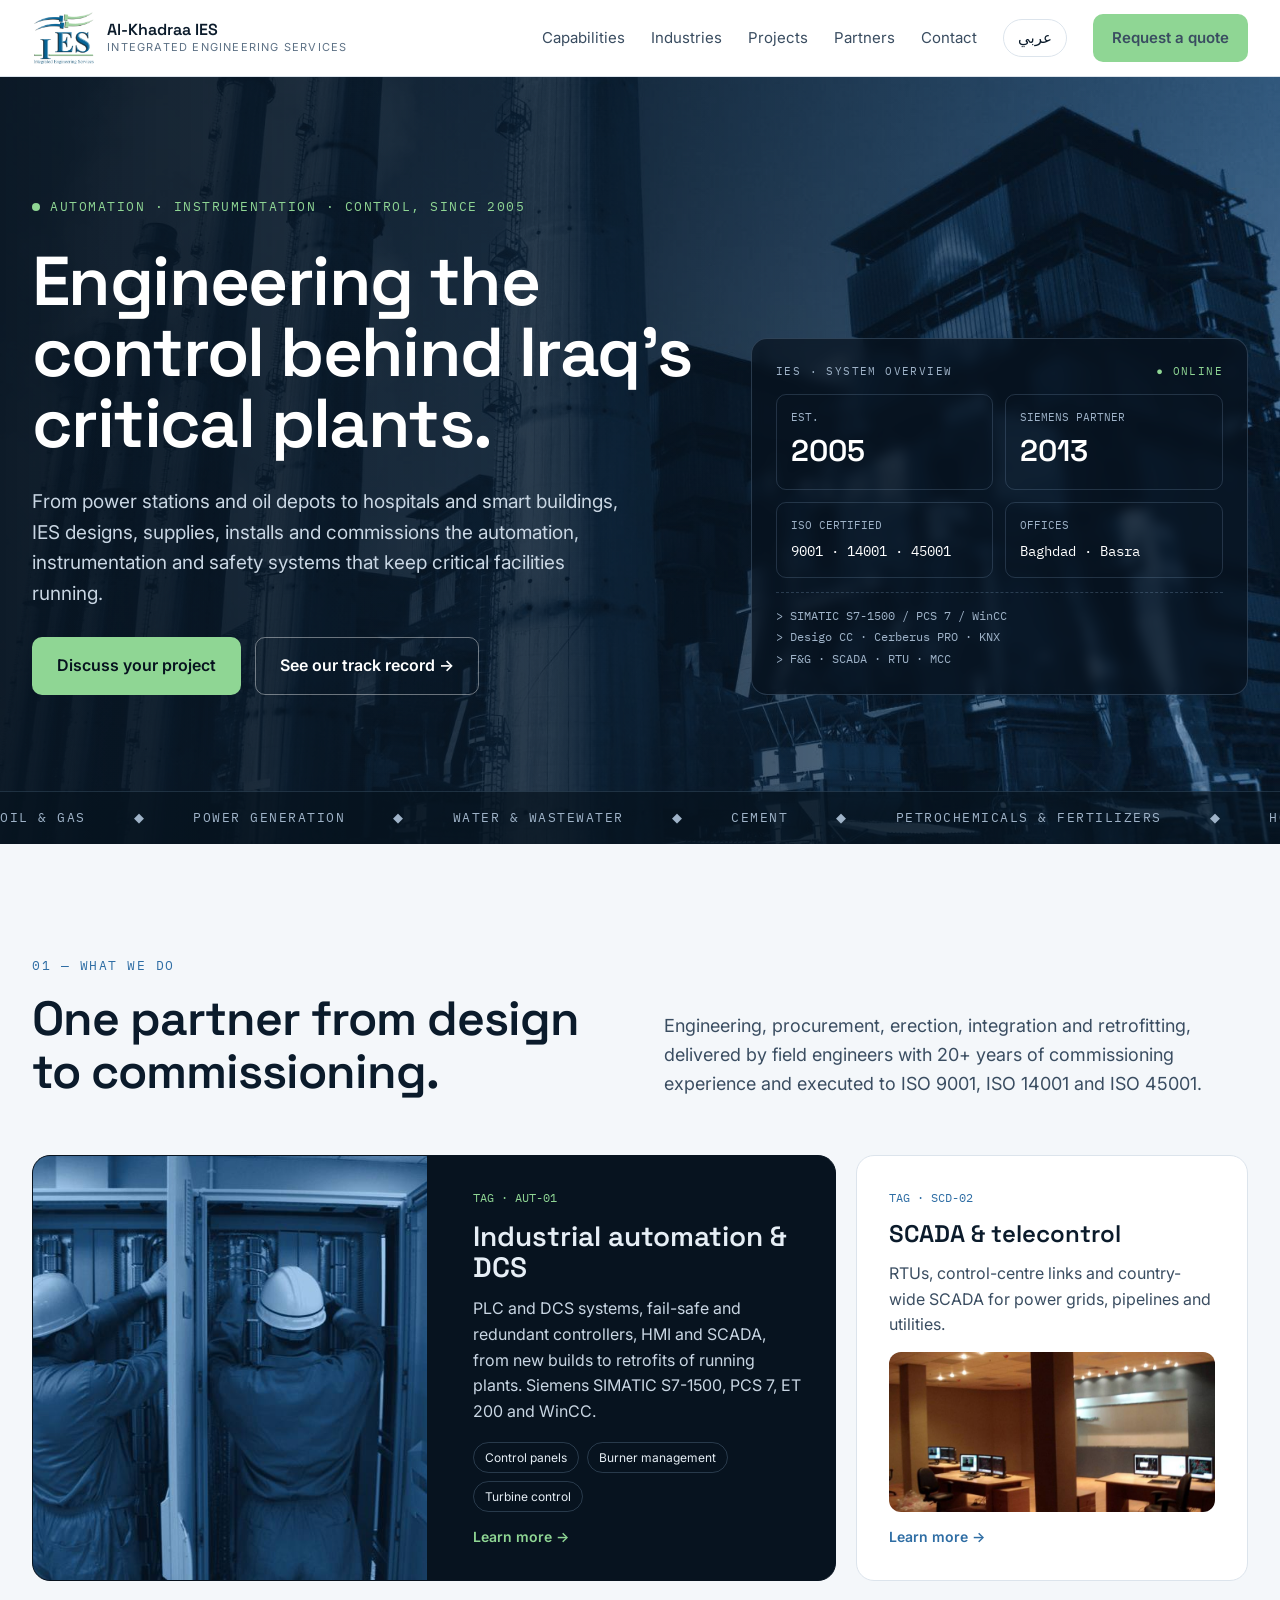
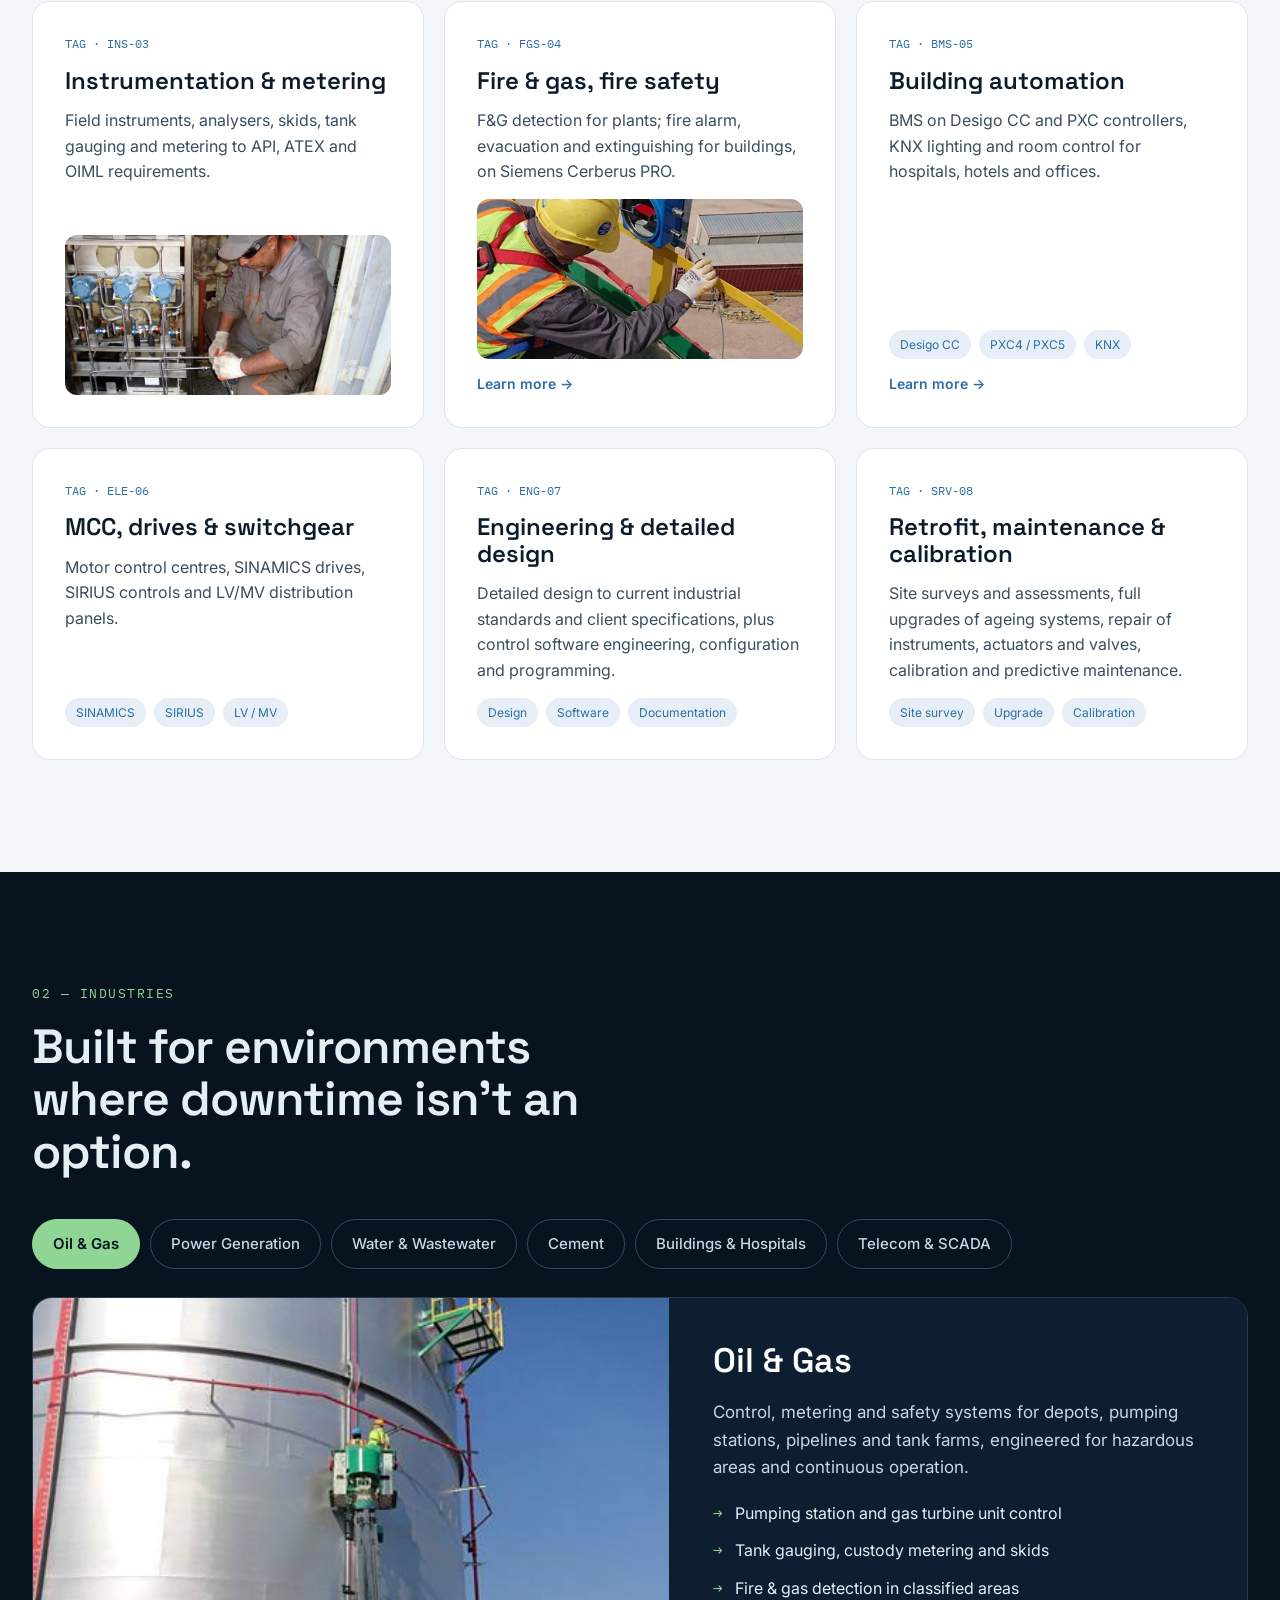
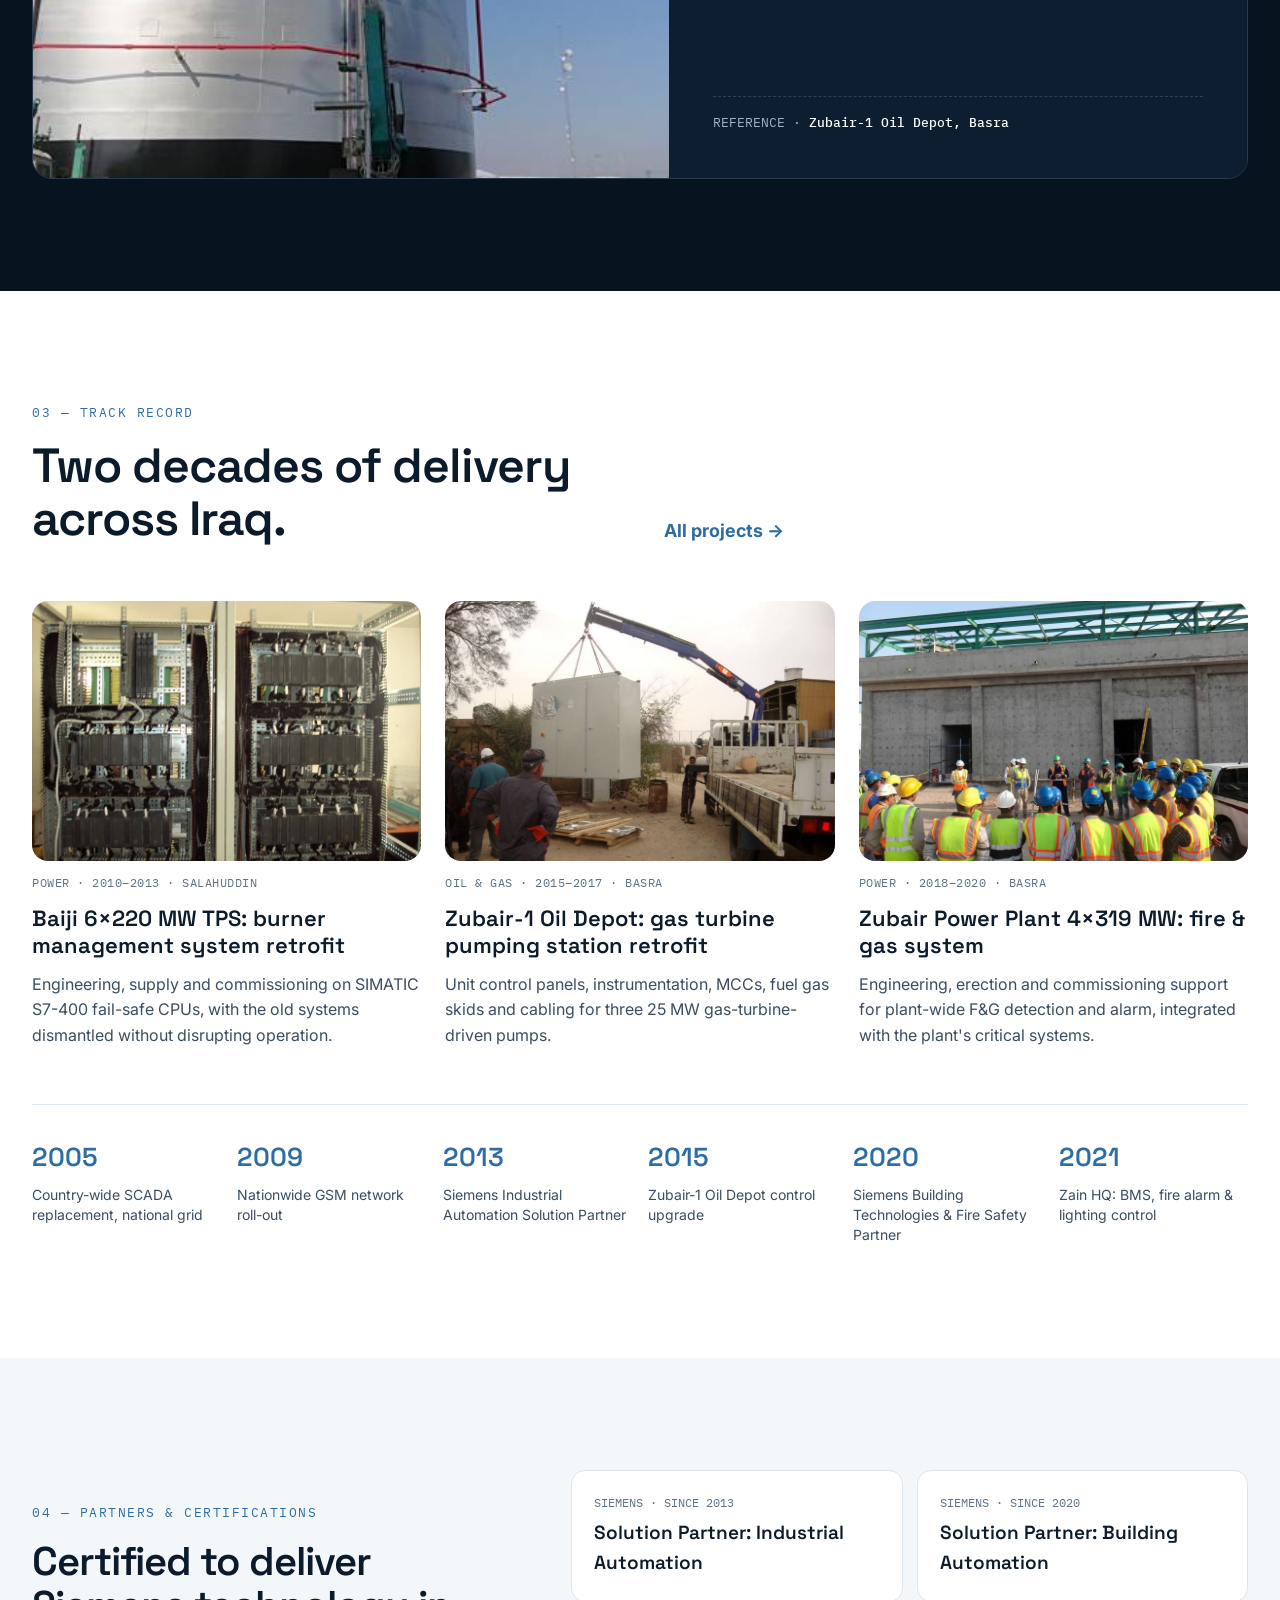
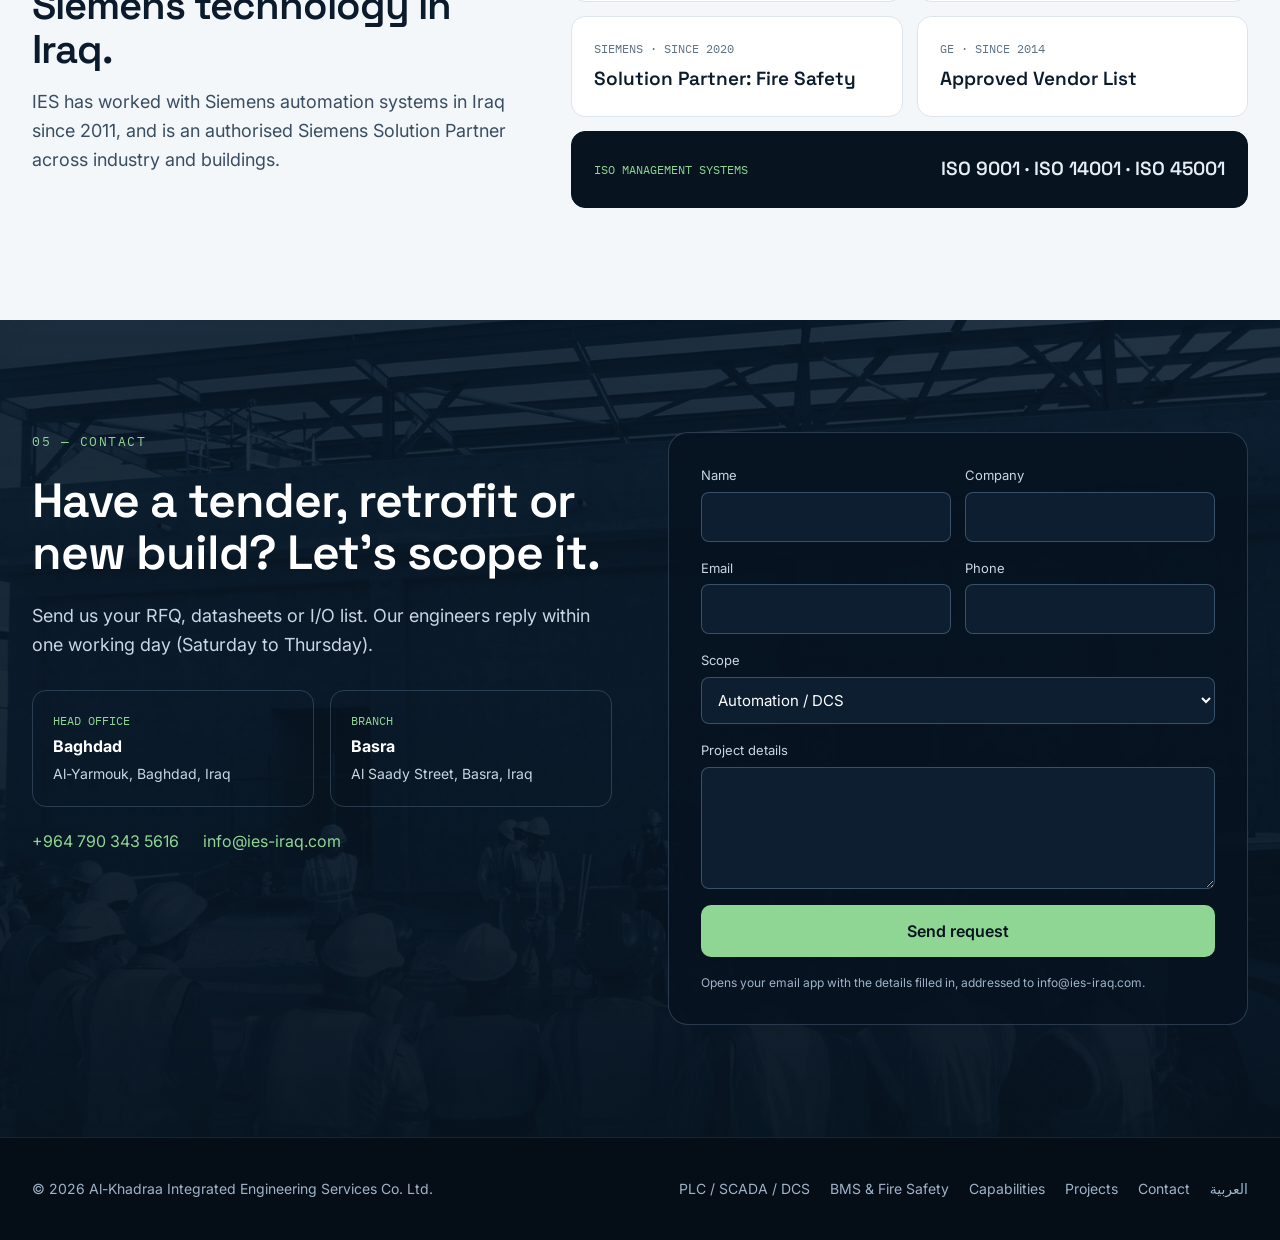
==== index.html @ 43e73bf7 "Release IES-26-001-WEB-R5 (26.11.2026, Test): service pages BMS & Fire Safety, PLC/SCADA/DCS (EN+AR)" ====
<!doctype html>
<html lang="en" dir="ltr">
<head>
<meta charset="utf-8">
<meta name="viewport" content="width=device-width, initial-scale=1">
<meta name="ies-site-id" content="IES-26-001-WEB-R5">
<meta name="ies-site-release" content="2026-11-26">
<meta name="robots" content="noindex, nofollow">
<meta name="ies-site-status" content="Test">
<link rel="canonical" href="https://al-khadraa.ai/">
<link rel="alternate" hreflang="en" href="https://al-khadraa.ai/">
<link rel="alternate" hreflang="ar" href="https://al-khadraa.ai/ar/">
<link rel="alternate" hreflang="x-default" href="https://al-khadraa.ai/">
<title>Al-Khadraa IES | Automation &amp; Control Engineering, Iraq</title>
<meta name="description" content="Al-Khadraa IES, Baghdad: Siemens automation, PLC/SCADA, DCS, instrumentation, fire &amp; gas and BMS for Iraq's power, oil &amp; gas, water and buildings since 2005.">
<link rel="icon" href="favicon.ico">
<link rel="icon" type="image/png" href="assets/img/favicon.png">
<link rel="preconnect" href="https://fonts.googleapis.com">
<link rel="preconnect" href="https://fonts.gstatic.com" crossorigin>
<link href="https://fonts.googleapis.com/css2?family=Space+Grotesk:wght@500;600;700&amp;family=Inter:wght@400;500;600&amp;family=IBM+Plex+Mono:wght@400;500&amp;display=swap" rel="stylesheet">
<link rel="stylesheet" href="assets/css/style.css">
<meta property="og:type" content="website">
<meta property="og:site_name" content="Al-Khadraa IES">
<meta property="og:title" content="Al-Khadraa IES | Automation &amp; Control Engineering, Iraq">
<meta property="og:description" content="Al-Khadraa IES, Baghdad: Siemens automation, PLC/SCADA, DCS, instrumentation, fire &amp; gas and BMS for Iraq's power, oil &amp; gas, water and buildings since 2005.">
<meta property="og:url" content="https://al-khadraa.ai/">
<meta property="og:image" content="https://al-khadraa.com/assets/img/og.jpg">
<meta property="og:locale" content="en_US">
<meta property="og:locale:alternate" content="ar_IQ">
<meta name="twitter:card" content="summary_large_image">
<script type="application/ld+json">{"@context": "https://schema.org", "@type": "ProfessionalService", "@id": "https://al-khadraa.com/#org", "name": "Al-Khadraa Integrated Engineering Services Co. Ltd.", "alternateName": ["Al-Khadraa IES", "IES", "الخضراء للخدمات الهندسية المتكاملة"], "url": "https://al-khadraa.com/", "logo": "https://al-khadraa.com/assets/img/logo-color.png", "image": "https://al-khadraa.com/assets/img/og.jpg", "foundingDate": "2005", "email": "info@ies-iraq.com", "telephone": "+964 790 343 5616", "areaServed": ["IQ", "Middle East"], "address": {"@type": "PostalAddress", "addressLocality": "Al-Yarmouk, Baghdad", "addressCountry": "IQ"}, "department": [{"@type": "ProfessionalService", "name": "Al-Khadraa IES Basra Branch", "address": {"@type": "PostalAddress", "streetAddress": "Al Saady Street", "addressLocality": "Basra", "addressCountry": "IQ"}}], "knowsAbout": ["Industrial automation", "PLC", "SCADA", "DCS", "Siemens SIMATIC", "Instrumentation", "Fire and gas systems", "Building management systems", "Fire alarm systems", "KNX"], "openingHours": "Sa-Th 08:00-16:00"}</script>
<script type="application/ld+json">{"@context": "https://schema.org", "@type": "WebPage", "url": "https://al-khadraa.ai/", "name": "Al-Khadraa IES | Automation & Control Engineering, Iraq", "inLanguage": "en", "description": "Al-Khadraa IES, Baghdad: Siemens-based automation, PLC/SCADA, DCS, instrumentation, fire & gas and BMS for power, oil & gas, water and buildings in Iraq since 2005.", "publisher": {"@id": "https://al-khadraa.com/#org"}}</script>
</head>
<body>
<a class="skip" href="#main">Skip to content</a>

<header class="hdr">
<div class="wrap">
<a class="brand" href="index.html" aria-label="Al-Khadraa IES home">
<img src="assets/img/logo-color.png" alt="IES logo" width="63" height="52">
<span><b>Al-Khadraa IES</b><small>Integrated Engineering Services</small></span>
</a>
<button class="menu-btn" type="button" aria-label="Menu" aria-expanded="false" aria-controls="nav"><svg width="20" height="20" viewBox="0 0 24 24" fill="none" stroke="currentColor" stroke-width="2" stroke-linecap="round" aria-hidden="true"><path d="M4 7h16M4 12h16M4 17h16"/></svg></button>
<nav class="nav" id="nav" aria-label="Main">
<a href="#capabilities">Capabilities</a>
<a href="#industries">Industries</a>
<a href="projects.html">Projects</a>
<a href="#partners">Partners</a>
<a href="#contact">Contact</a>
<a class="lang" href="ar/" lang="ar" hreflang="ar">عربي</a>
<a class="btn btn-g" href="#contact">Request a quote</a>
</nav>
</div>
</header>

<main id="main">
<section class="hero dark" aria-labelledby="h1">
<div class="wrap">
<div class="copy">
<div class="live"><span class="dot"></span>Automation · Instrumentation · Control, since 2005</div>
<h1 id="h1">Engineering the control behind Iraq's critical plants.</h1>
<p>From power stations and oil depots to hospitals and smart buildings, IES designs, supplies, installs and commissions the automation, instrumentation and safety systems that keep critical facilities running.</p>
<div class="ctas"><a class="btn btn-g" href="#contact">Discuss your project</a><a class="btn btn-o" href="projects.html">See our track record →</a></div>
</div>
<div class="hud" aria-label="Company overview">
<div class="hud-top"><span>IES · System overview</span><span>● Online</span></div>
<div class="hud-grid">
<div class="hud-cell"><small>EST.</small><strong>2005</strong></div>
<div class="hud-cell"><small>SIEMENS PARTNER</small><strong>2013</strong></div>
<div class="hud-cell"><small>ISO CERTIFIED</small><span>9001 · 14001 · 45001</span></div>
<div class="hud-cell"><small>OFFICES</small><span>Baghdad · Basra</span></div>
</div>
<div class="hud-log">&gt; SIMATIC S7-1500 / PCS 7 / WinCC<br>&gt; Desigo CC · Cerberus PRO · KNX<br>&gt; F&amp;G · SCADA · RTU · MCC</div>
</div>
</div>
<div class="marquee" aria-hidden="true"><div class="marquee-track">
<span>Oil &amp; Gas</span><span>◆</span><span>Power Generation</span><span>◆</span><span>Water &amp; Wastewater</span><span>◆</span><span>Cement</span><span>◆</span><span>Petrochemicals &amp; Fertilizers</span><span>◆</span><span>Hospitals</span><span>◆</span><span>Commercial Buildings</span><span>◆</span><span>Pharmaceuticals</span><span>◆</span>
<span>Oil &amp; Gas</span><span>◆</span><span>Power Generation</span><span>◆</span><span>Water &amp; Wastewater</span><span>◆</span><span>Cement</span><span>◆</span><span>Petrochemicals &amp; Fertilizers</span><span>◆</span><span>Hospitals</span><span>◆</span><span>Commercial Buildings</span><span>◆</span><span>Pharmaceuticals</span><span>◆</span>
</div></div>
</section>

<section id="capabilities" class="sec" aria-labelledby="cap-h">
<div class="wrap">
<div class="sec-head rv">
<div class="t"><div class="eyebrow">01 — What we do</div><h2 id="cap-h">One partner from design to commissioning.</h2></div>
<p class="lead">Engineering, procurement, erection, integration and retrofitting, delivered by field engineers with 20+ years of commissioning experience and executed to ISO 9001, ISO 14001 and ISO 45001.</p>
</div>
<div class="bento">
<article class="card feature rv">
<img src="assets/img/panel-duo-sm.jpg" alt="IES engineers wiring PLC control cabinets" loading="lazy" width="800" height="600">
<div class="in">
<div class="tag">TAG · AUT-01</div>
<h3>Industrial automation &amp; DCS</h3>
<p>PLC and DCS systems, fail-safe and redundant controllers, HMI and SCADA, from new builds to retrofits of running plants. Siemens SIMATIC S7-1500, PCS 7, ET 200 and WinCC.</p>
<div class="chips"><span>Control panels</span><span>Burner management</span><span>Turbine control</span></div>
<a class="more" href="plc-scada-automation.html">Learn more →</a></div>
</article>
<article class="card rv"><div class="tag">TAG · SCD-02</div><h3>SCADA &amp; telecontrol</h3><p>RTUs, control-centre links and country-wide SCADA for power grids, pipelines and utilities.</p><img src="assets/img/control-sm.jpg" alt="SCADA control room workstations" loading="lazy" width="800" height="600"><a class="more" href="plc-scada-automation.html">Learn more →</a></article>
<article class="card rv"><div class="tag">TAG · INS-03</div><h3>Instrumentation &amp; metering</h3><p>Field instruments, analysers, skids, tank gauging and metering to API, ATEX and OIML requirements.</p><img src="assets/img/instr-sm.jpg" alt="Technician working on pressure transmitters" loading="lazy" width="800" height="534"></article>
<article class="card rv"><div class="tag">TAG · FGS-04</div><h3>Fire &amp; gas, fire safety</h3><p>F&amp;G detection for plants; fire alarm, evacuation and extinguishing for buildings, on Siemens Cerberus PRO.</p><img src="assets/img/detector-sm.jpg" alt="Gas detector installation on a fuel tank" loading="lazy" width="450" height="800"><a class="more" href="bms-fire-safety.html">Learn more →</a></article>
<article class="card rv"><div class="tag">TAG · BMS-05</div><h3>Building automation</h3><p>BMS on Desigo CC and PXC controllers, KNX lighting and room control for hospitals, hotels and offices.</p><div class="chips"><span>Desigo CC</span><span>PXC4 / PXC5</span><span>KNX</span></div><a class="more" href="bms-fire-safety.html">Learn more →</a></article>
<article class="card rv"><div class="tag">TAG · ELE-06</div><h3>MCC, drives &amp; switchgear</h3><p>Motor control centres, SINAMICS drives, SIRIUS controls and LV/MV distribution panels.</p><div class="chips"><span>SINAMICS</span><span>SIRIUS</span><span>LV / MV</span></div></article>
<article class="card rv"><div class="tag">TAG · ENG-07</div><h3>Engineering &amp; detailed design</h3><p>Detailed design to current industrial standards and client specifications, plus control software engineering, configuration and programming.</p><div class="chips"><span>Design</span><span>Software</span><span>Documentation</span></div></article>
<article class="card rv"><div class="tag">TAG · SRV-08</div><h3>Retrofit, maintenance &amp; calibration</h3><p>Site surveys and assessments, full upgrades of ageing systems, repair of instruments, actuators and valves, calibration and predictive maintenance.</p><div class="chips"><span>Site survey</span><span>Upgrade</span><span>Calibration</span></div></article>
</div>
</div>
</section>

<section id="industries" class="sec dark" aria-labelledby="ind-h">
<div class="wrap">
<div class="sec-head rv" style="margin-bottom:40px">
<div class="t"><div class="eyebrow">02 — Industries</div><h2 id="ind-h">Built for environments where downtime isn't an option.</h2></div>
</div>
<div class="tabs" role="tablist" aria-label="Industries">
<button class="tab" role="tab" id="t-og" aria-controls="p-og" aria-selected="true" tabindex="0">Oil &amp; Gas</button>
<button class="tab" role="tab" id="t-pw" aria-controls="p-pw" aria-selected="false" tabindex="-1">Power Generation</button>
<button class="tab" role="tab" id="t-wt" aria-controls="p-wt" aria-selected="false" tabindex="-1">Water &amp; Wastewater</button>
<button class="tab" role="tab" id="t-cm" aria-controls="p-cm" aria-selected="false" tabindex="-1">Cement</button>
<button class="tab" role="tab" id="t-bd" aria-controls="p-bd" aria-selected="false" tabindex="-1">Buildings &amp; Hospitals</button>
<button class="tab" role="tab" id="t-sc" aria-controls="p-sc" aria-selected="false" tabindex="-1">Telecom &amp; SCADA</button>
</div>
<div class="panel" role="tabpanel" id="p-og" aria-labelledby="t-og"><img src="assets/img/tank-sm.jpg" alt="Gas detector on a storage tank" loading="lazy"><div class="in"><h3>Oil &amp; Gas</h3><p>Control, metering and safety systems for depots, pumping stations, pipelines and tank farms, engineered for hazardous areas and continuous operation.</p><ul><li>Pumping station and gas turbine unit control</li><li>Tank gauging, custody metering and skids</li><li>Fire &amp; gas detection in classified areas</li></ul><div class="ref">REFERENCE · <b>Zubair-1 Oil Depot, Basra</b></div></div></div>
<div class="panel" role="tabpanel" id="p-pw" aria-labelledby="t-pw" hidden><img src="assets/img/najaf-sm.jpg" alt="Gas turbine power station under construction" loading="lazy"><div class="in"><h3>Power Generation</h3><p>Retrofits and new-build control for thermal and gas turbine power stations, from burner management to DCS cabling, testing and commissioning.</p><ul><li>Burner management and turbine supervision</li><li>DCS installation, loop testing and commissioning</li><li>Data loggers and plant-wide monitoring</li></ul><div class="ref">REFERENCE · <b>Baiji TPS · Najaf GTPS · Sulaymaniyah GTPP</b></div></div></div>
<div class="panel" role="tabpanel" id="p-wt" aria-labelledby="t-wt" hidden><img src="assets/img/instr-sm.jpg" alt="Cable trays and field installation works" loading="lazy"><div class="in"><h3>Water &amp; Wastewater</h3><p>PLC and SCADA for treatment plants and pumping networks, with stable flow and pressure control, water quality monitoring and energy-efficient pumping.</p><ul><li>Treatment plant PLC re-programming and commissioning</li><li>Flow, level and analyser instrumentation</li><li>Remote monitoring of lifting stations</li></ul><div class="ref">REFERENCE · <b>South Baghdad PS water treatment unit</b></div></div></div>
<div class="panel" role="tabpanel" id="p-cm" aria-labelledby="t-cm" hidden><img src="assets/img/cement-plant-sm.jpg" alt="PLC cabinet internals" loading="lazy"><div class="in"><h3>Cement</h3><p>Kiln, cooler and crusher control, drives and weighing feeders for cement plants, with tighter control of material flow, temperature and mixing ratios.</p><ul><li>Weighing feeder control upgrades</li><li>Kiln and cooler DC drive systems</li><li>Crusher and stacker/reclaimer control</li></ul><div class="ref">REFERENCE · <b>Kubaysa · Kirkuk · Fallujah cement plants</b></div></div></div>
<div class="panel" role="tabpanel" id="p-bd" aria-labelledby="t-bd" hidden><div class="in"><h3>Buildings &amp; Hospitals</h3><p>Integrated BMS, fire alarm, evacuation and lighting control for hospitals, headquarters, hotels and malls, all on one platform.</p><ul><li>Desigo CC BMS with PXC controllers</li><li>Cerberus PRO fire alarm and evacuation</li><li>KNX lighting and room control</li></ul><div class="ref">REFERENCE · <b>Zain HQ · Al-Nahrawan Hospital, Baghdad</b></div></div></div>
<div class="panel" role="tabpanel" id="p-sc" aria-labelledby="t-sc" hidden><img src="assets/img/control-sm.jpg" alt="SCADA control centre" loading="lazy"><div class="in"><h3>Telecom &amp; SCADA</h3><p>Country-scale SCADA, control-centre links and telecom infrastructure, delivered from site survey through commissioning.</p><ul><li>ICCP / TASE.2 control-centre links</li><li>RTU additions and SCADA integration</li><li>Microwave and GSM network roll-out</li></ul><div class="ref">REFERENCE · <b>National Grid SCADA · Mosul Dam–NDC link</b></div></div></div>
</div>
</section>

<section class="sec" style="background:#fff" aria-labelledby="tr-h">
<div class="wrap">
<div class="sec-head rv">
<div class="t"><div class="eyebrow">03 — Track record</div><h2 id="tr-h">Two decades of delivery across Iraq.</h2></div>
<p class="lead"><a href="projects.html"><b>All projects →</b></a></p>
</div>
<div class="pgrid">
<a class="pcard rv" href="projects.html"><div class="ph"><img src="assets/img/cabinet-sm.jpg" alt="New fail-safe PLC cabinets at Baiji thermal power station" loading="lazy"></div><div class="meta">POWER · 2010–2013 · SALAHUDDIN</div><h3>Baiji 6×220 MW TPS: burner management system retrofit</h3><p>Engineering, supply and commissioning on SIMATIC S7-400 fail-safe CPUs, with the old systems dismantled without disrupting operation.</p></a>
<a class="pcard rv" href="projects.html"><div class="ph"><img src="assets/img/crane-sm.jpg" alt="Unit control panel being lifted into place at Zubair-1 oil depot" loading="lazy"></div><div class="meta">OIL &amp; GAS · 2015–2017 · BASRA</div><h3>Zubair-1 Oil Depot: gas turbine pumping station retrofit</h3><p>Unit control panels, instrumentation, MCCs, fuel gas skids and cabling for three 25 MW gas-turbine-driven pumps.</p></a>
<a class="pcard rv" href="projects.html"><div class="ph"><img src="assets/img/zppg-sm.jpg" alt="Site safety briefing at Zubair power plant" loading="lazy"></div><div class="meta">POWER · 2018–2020 · BASRA</div><h3>Zubair Power Plant 4×319 MW: fire &amp; gas system</h3><p>Engineering, erection and commissioning support for plant-wide F&amp;G detection and alarm, integrated with the plant's critical systems.</p></a>
</div>
<div class="timeline rv">
<div><b>2005</b><span>Country-wide SCADA replacement, national grid</span></div>
<div><b>2009</b><span>Nationwide GSM network roll-out</span></div>
<div><b>2013</b><span>Siemens Industrial Automation Solution Partner</span></div>
<div><b>2015</b><span>Zubair-1 Oil Depot control upgrade</span></div>
<div><b>2020</b><span>Siemens Building Technologies &amp; Fire Safety Partner</span></div>
<div><b>2021</b><span>Zain HQ: BMS, fire alarm &amp; lighting control</span></div>
</div>
</div>
</section>

<section id="partners" class="sec" aria-labelledby="pa-h">
<div class="wrap partners">
<div class="rv" style="display:flex;flex-direction:column;gap:16px">
<div class="eyebrow">04 — Partners &amp; certifications</div>
<h2 id="pa-h" style="font-size:clamp(30px,3.4vw,40px)">Certified to deliver Siemens technology in Iraq.</h2>
<p class="lead">IES has worked with Siemens automation systems in Iraq since 2011, and is an authorised Siemens Solution Partner across industry and buildings.</p>
</div>
<div class="badges rv">
<div class="badge"><small>SIEMENS · SINCE 2013</small><strong>Solution Partner: Industrial Automation</strong></div>
<div class="badge"><small>SIEMENS · SINCE 2020</small><strong>Solution Partner: Building Automation</strong></div>
<div class="badge"><small>SIEMENS · SINCE 2020</small><strong>Solution Partner: Fire Safety</strong></div>
<div class="badge"><small>GE · SINCE 2014</small><strong>Approved Vendor List</strong></div>
<div class="badge wide"><small>ISO MANAGEMENT SYSTEMS</small><strong>ISO 9001 · ISO 14001 · ISO 45001</strong></div>
</div>
</div>
</section>

<section id="contact" class="sec contact" aria-labelledby="co-h">
<div class="wrap grid">
<div class="info rv">
<div class="eyebrow" style="color:var(--green)">05 — Contact</div>
<h2 id="co-h" style="color:#fff">Have a tender, retrofit or new build? Let's scope it.</h2>
<p class="lead" style="color:var(--txt-d)">Send us your RFQ, datasheets or I/O list. Our engineers reply within one working day (Saturday to Thursday).</p>
<div class="offices">
<div class="office"><small>HEAD OFFICE</small><b>Baghdad</b><span>Al-Yarmouk, Baghdad, Iraq</span></div>
<div class="office"><small>BRANCH</small><b>Basra</b><span>Al Saady Street, Basra, Iraq</span></div>
</div>
<div class="direct"><a href="tel:+9647903435616">+964 790 343 5616</a><a href="mailto:info@ies-iraq.com">info@ies-iraq.com</a></div>
</div>
<form class="form rv" id="rfq" data-subject="RFQ via website" aria-label="Request a quote">
<div class="row">
<label>Name<input name="name" type="text" autocomplete="name" required></label>
<label>Company<input name="company" type="text" autocomplete="organization"></label>
</div>
<div class="row">
<label>Email<input name="email" type="email" autocomplete="email" required></label>
<label>Phone<input name="phone" type="tel" autocomplete="tel"></label>
</div>
<label>Scope<select name="scope"><option>Automation / DCS</option><option>SCADA &amp; telecontrol</option><option>Instrumentation &amp; metering</option><option>Fire &amp; gas / fire safety</option><option>Building automation (BMS / KNX)</option><option>MCC, drives &amp; switchgear</option><option>Other</option></select></label>
<label>Project details<textarea name="details" rows="4"></textarea></label>
<button class="btn btn-g" type="submit">Send request</button>
<p class="note">Opens your email app with the details filled in, addressed to info@ies-iraq.com.</p>
</form>
</div>
</section>
</main>

<footer class="ftr">
<div class="wrap">
<span>© <span class="yr">2026</span> Al-Khadraa Integrated Engineering Services Co. Ltd.</span>
<nav aria-label="Footer"><a href="plc-scada-automation.html">PLC / SCADA / DCS</a><a href="bms-fire-safety.html">BMS &amp; Fire Safety</a><a href="#capabilities">Capabilities</a><a href="projects.html">Projects</a><a href="#contact">Contact</a><a href="ar/" lang="ar">العربية</a></nav>
</div>
</footer>
<script src="assets/js/main.js"></script>
</body>
</html>
---- assets/css/style.css ----
/* Al-Khadraa IES — site styles */
:root{
  --ink:#07131F; --ink-2:#0C1E30; --ink-3:#050E17;
  --line-d:rgba(158,196,232,.22); --mut-d:#9FB3C8; --txt-d:#C9D6E3;
  --paper:#F4F7FA; --white:#FFFFFF; --text:#0B1B2B; --mut:#3A4D61; --mut-2:#5E7286; --line:#DCE4EC;
  --blue:#2E6DA4; --blue-2:#4F81BD; --green:#8FD694; --green-2:#B9EBBB;
  --r:16px; --max:1280px;
  --f-head:'Space Grotesk',system-ui,sans-serif; --f-body:'Inter',system-ui,sans-serif; --f-mono:'IBM Plex Mono',ui-monospace,monospace;
}
html[lang="ar"]{--f-head:'IBM Plex Sans Arabic',system-ui,sans-serif;--f-body:'IBM Plex Sans Arabic',system-ui,sans-serif}
*{box-sizing:border-box}
html{scroll-behavior:smooth;scroll-padding-top:84px}
body{margin:0;font-family:var(--f-body);color:var(--text);background:var(--paper);line-height:1.6;-webkit-font-smoothing:antialiased}
img{max-width:100%;display:block}
a{color:var(--blue);text-decoration:none}a:hover{color:#1D4F7C}
:focus-visible{outline:3px solid var(--green);outline-offset:2px;border-radius:4px}
.wrap{max-width:var(--max);margin:0 auto;padding:0 32px}
.skip{position:absolute;top:8px;left:8px;transform:translateY(-200%);background:var(--white);padding:8px 14px;border-radius:8px;z-index:100}.skip:focus{transform:none}
.mono{font-family:var(--f-mono)}
html[lang="ar"] .mono{font-family:var(--f-body)}
.eyebrow{font-family:var(--f-mono);font-size:13px;letter-spacing:1.5px;text-transform:uppercase;color:var(--blue)}
html[lang="ar"] .eyebrow{letter-spacing:0;font-weight:600;font-size:14px}
.dark .eyebrow{color:var(--green)}
h1,h2,h3{font-family:var(--f-head);font-weight:600;margin:0;line-height:1.1}
html[lang="ar"] h1,html[lang="ar"] h2,html[lang="ar"] h3{line-height:1.35;font-weight:700}
h2{font-size:clamp(32px,4vw,48px);letter-spacing:-1px}
html[lang="ar"] h2{letter-spacing:0}
.lead{font-size:18px;color:var(--mut);margin:0}
.dark{background:var(--ink);color:#E6EEF5}.dark .lead{color:var(--txt-d)}
section{position:relative}
.sec{padding:112px 0}
.sec-head{display:grid;grid-template-columns:minmax(0,1fr) minmax(0,1fr);gap:48px;align-items:end;margin-bottom:56px}
.sec-head .t{display:flex;flex-direction:column;gap:16px}

/* buttons */
.btn{display:inline-flex;align-items:center;justify-content:center;gap:8px;font-weight:600;font-size:16px;padding:15px 24px;border-radius:10px;border:1px solid transparent;cursor:pointer;font-family:inherit;min-height:48px;transition:background .2s,color .2s,border-color .2s}
.btn-g{background:var(--green);color:var(--ink)}.btn-g:hover{background:var(--green-2);color:var(--ink)}
.btn-o{color:#fff;border-color:rgba(255,255,255,.4)}.btn-o:hover{border-color:#fff;color:#fff}
.btn-d{background:var(--ink);color:#fff}.btn-d:hover{background:#13304C;color:#fff}

/* header */
.hdr{position:sticky;top:0;z-index:50;background:rgba(255,255,255,.94);backdrop-filter:blur(10px);border-bottom:1px solid var(--line)}
.hdr .wrap{display:flex;align-items:center;justify-content:space-between;gap:24px;min-height:76px}
.brand{display:flex;align-items:center;gap:12px;color:var(--text)}
.brand img{height:52px;width:auto}
.brand b{display:block;font-family:var(--f-head);font-size:16px;font-weight:600;line-height:1.2}
.brand small{display:block;font-size:11px;letter-spacing:1.2px;text-transform:uppercase;color:var(--mut-2)}
html[lang="ar"] .brand small{letter-spacing:0;font-size:12px}
.nav{display:flex;align-items:center;gap:26px;font-size:15px}
.nav a{color:var(--mut)}.nav a:hover,.nav a[aria-current="page"]{color:var(--blue)}
.nav .lang{border:1px solid var(--line);padding:6px 14px;border-radius:999px;color:var(--text)}
.nav .btn{padding:11px 18px;min-height:44px;font-size:15px}
.menu-btn{display:none;width:44px;height:44px;border-radius:10px;border:1px solid var(--line);background:#fff;color:var(--text);align-items:center;justify-content:center;cursor:pointer}

/* hero */
.hero{background:linear-gradient(90deg,rgba(7,19,31,.95) 0%,rgba(7,19,31,.74) 48%,rgba(7,19,31,.18) 100%),url(../img/baiji-duo.jpg) center 30%/cover;color:#fff;overflow:hidden}
html[dir="rtl"] .hero{background:linear-gradient(270deg,rgba(7,19,31,.95) 0%,rgba(7,19,31,.74) 48%,rgba(7,19,31,.18) 100%),url(../img/baiji-duo.jpg) center 30%/cover}
.hero .wrap{display:grid;grid-template-columns:minmax(0,1.35fr) minmax(0,1fr);gap:48px;align-items:end;padding-top:120px;padding-bottom:96px}
.hero h1{font-size:clamp(40px,5.4vw,70px);letter-spacing:-1.6px;line-height:1.03;color:#fff}
html[lang="ar"] .hero h1{letter-spacing:0;line-height:1.3}
.hero .copy{display:flex;flex-direction:column;gap:28px}
.hero p{font-size:19px;color:var(--txt-d);max-width:600px;margin:0}
.live{display:flex;align-items:center;gap:10px;font-family:var(--f-mono);font-size:13px;color:var(--green);letter-spacing:1.5px;text-transform:uppercase}
html[lang="ar"] .live{font-family:var(--f-body);letter-spacing:0;font-size:14px}
.dot{width:8px;height:8px;border-radius:50%;background:var(--green);display:inline-block;animation:pulse 1.8s ease-in-out infinite}
@keyframes pulse{0%,100%{opacity:1}50%{opacity:.25}}
.ctas{display:flex;gap:14px;flex-wrap:wrap}
.hud{background:rgba(7,19,31,.72);border:1px solid var(--line-d);border-radius:16px;padding:24px;backdrop-filter:blur(6px);font-family:var(--f-mono);display:flex;flex-direction:column;gap:14px}
.hud-top{display:flex;justify-content:space-between;font-size:11px;color:var(--mut-d);letter-spacing:1.4px;text-transform:uppercase}.hud-top span:last-child{color:var(--green)}
.hud-grid{display:grid;grid-template-columns:repeat(2,minmax(0,1fr));gap:12px}
.hud-cell{border:1px solid rgba(158,196,232,.18);border-radius:10px;padding:14px}
.hud-cell small{display:block;font-size:11px;color:var(--mut-d)}
.hud-cell strong{display:block;font-family:var(--f-head);font-size:30px;font-weight:600;color:#fff}
.hud-cell span{display:block;font-size:14px;color:#fff;margin-top:6px}
html[lang="ar"] .hud-cell small{font-family:var(--f-body);font-size:12px}
.hud-log{font-size:12px;color:var(--mut-d);line-height:1.8;border-top:1px dashed var(--line-d);padding-top:12px;direction:ltr;text-align:left}
.marquee{border-top:1px solid rgba(158,196,232,.16);background:rgba(7,19,31,.7);overflow:hidden}
.marquee-track{display:flex;gap:48px;white-space:nowrap;padding:16px 0;width:max-content;font-family:var(--f-mono);font-size:13px;color:var(--mut-d);letter-spacing:1.5px;text-transform:uppercase;animation:mq 40s linear infinite}
html[lang="ar"] .marquee-track{font-family:var(--f-body);letter-spacing:0;font-size:15px;animation-name:mqr}
@keyframes mq{from{transform:translateX(0)}to{transform:translateX(-50%)}}
@keyframes mqr{from{transform:translateX(0)}to{transform:translateX(50%)}}

/* capabilities bento */
.bento{display:grid;grid-template-columns:repeat(3,minmax(0,1fr));gap:20px}
.card{background:#fff;border:1px solid var(--line);border-radius:18px;padding:32px;display:flex;flex-direction:column;gap:14px;transition:border-color .2s,transform .2s}
.card:hover{border-color:var(--blue);transform:translateY(-2px)}
.card h3{font-size:24px}
.card p{margin:0;color:var(--mut)}
.card .tag{font-family:var(--f-mono);font-size:12px;color:var(--blue);direction:ltr;text-align:start}
.card img{margin-top:auto;width:100%;height:160px;object-fit:cover;border-radius:12px}
.card.feature{grid-column:span 2;background:var(--ink);color:#E6EEF5;padding:0;display:grid;grid-template-columns:minmax(0,1fr) minmax(0,1fr);overflow:hidden;border-color:var(--ink)}
.card.feature img{height:100%;min-height:340px;margin:0;border-radius:0}
.card.feature .in{padding:32px;display:flex;flex-direction:column;gap:14px}
.card.feature p{color:var(--txt-d)}.card.feature .tag{color:var(--green)}.card.feature h3{font-size:28px}
.chips{display:flex;flex-wrap:wrap;gap:8px;font-size:12px;margin-top:auto}
.chips span{border-radius:999px;padding:5px 11px;background:#E6EFF8;color:var(--blue)}
.feature .chips span{background:transparent;border:1px solid var(--line-d);color:#E6EEF5}

/* industries */
.tabs{display:flex;flex-wrap:wrap;gap:10px;margin-bottom:28px}
.tab{cursor:pointer;font:inherit;font-size:15px;font-weight:500;padding:12px 20px;border-radius:999px;border:1px solid rgba(158,196,232,.3);background:transparent;color:var(--txt-d);min-height:44px}
.tab:hover{border-color:var(--green);color:#fff}
.tab[aria-selected="true"]{background:var(--green);border-color:var(--green);color:var(--ink);font-weight:600}
.panel{display:grid;grid-template-columns:minmax(0,1.1fr) minmax(0,1fr);border:1px solid var(--line-d);border-radius:20px;overflow:hidden}
.panel[hidden]{display:none}
.panel img{width:100%;height:480px;object-fit:cover}
.panel .in{padding:44px;display:flex;flex-direction:column;gap:20px;background:var(--ink-2)}
.panel h3{font-size:34px;color:#fff}
.panel p{margin:0;font-size:17px;color:var(--txt-d)}
.panel ul{margin:0;padding:0;list-style:none;display:flex;flex-direction:column;gap:12px}
.panel li{display:flex;gap:12px;align-items:flex-start}
.panel li::before{content:"→";font-family:var(--f-mono);color:var(--green)}
html[dir="rtl"] .panel li::before{content:"←"}
.ref{margin-top:auto;border-top:1px dashed var(--line-d);padding-top:16px;font-family:var(--f-mono);font-size:13px;color:var(--mut-d)}
html[lang="ar"] .ref{font-family:var(--f-body)}
.ref b{color:#fff;font-weight:500}

/* projects */
.pgrid{display:grid;grid-template-columns:repeat(3,minmax(0,1fr));gap:24px}
.pcard{color:inherit;display:flex;flex-direction:column;gap:12px}
.pcard .ph{border-radius:16px;overflow:hidden;height:260px}
.pcard .ph img{width:100%;height:100%;object-fit:cover;transition:transform .5s}
.pcard:hover .ph img{transform:scale(1.04)}
.meta{font-family:var(--f-mono);font-size:12px;color:var(--mut-2);letter-spacing:.5px}
html[lang="ar"] .meta{font-family:var(--f-body);font-size:13px;letter-spacing:0}
.pcard h3{font-size:22px;line-height:1.25;color:var(--text)}
.pcard p{margin:0;color:var(--mut)}
.timeline{border-top:1px solid var(--line);margin-top:56px;padding-top:32px;display:grid;grid-template-columns:repeat(6,minmax(0,1fr));gap:16px}
.timeline div{display:flex;flex-direction:column;gap:6px}
.timeline b{font-family:var(--f-head);font-size:26px;font-weight:600;color:var(--blue)}
.timeline span{font-size:14px;color:var(--mut);line-height:1.45}
.list{display:grid;grid-template-columns:repeat(3,minmax(0,1fr));gap:20px}
.pc{background:#fff;border:1px solid var(--line);border-radius:16px;overflow:hidden;display:flex;flex-direction:column;transition:transform .2s,border-color .2s}
.pc:hover{border-color:var(--blue);transform:translateY(-2px)}
.pc[hidden]{display:none}
.pc img{width:100%;height:200px;object-fit:cover}
.pc .in{padding:24px;display:flex;flex-direction:column;gap:10px;flex-grow:1}
.pc .top{display:flex;justify-content:space-between;gap:8px;font-family:var(--f-mono);font-size:12px;color:var(--blue)}
html[lang="ar"] .pc .top{font-family:var(--f-body);font-size:13px}
.pc .top span:last-child{color:var(--mut-2)}
.pc h2{font-size:20px;line-height:1.3;letter-spacing:0}
.pc p{margin:0;color:var(--mut);font-size:15px}
.pc .loc{margin-top:auto;padding-top:12px;border-top:1px dashed var(--line);font-size:13px;color:var(--mut-2)}
.filters{display:flex;justify-content:space-between;align-items:center;gap:16px;flex-wrap:wrap;margin-bottom:32px}
.fbtns{display:flex;flex-wrap:wrap;gap:8px}
.fbtn{cursor:pointer;font:inherit;font-size:14px;font-weight:500;padding:10px 16px;border-radius:999px;border:1px solid #C5D1DD;background:#fff;color:var(--mut);min-height:44px}
.fbtn:hover{border-color:var(--ink);color:var(--ink)}
.fbtn[aria-pressed="true"]{background:var(--ink);border-color:var(--ink);color:#fff;font-weight:600}
.count{font-family:var(--f-mono);font-size:13px;color:var(--mut-2)}
.phero{background:linear-gradient(90deg,rgba(7,19,31,.95) 0%,rgba(7,19,31,.76) 55%,rgba(7,19,31,.35) 100%),url(../img/hero-duo.jpg) center/cover;color:#fff}
html[dir="rtl"] .phero{background:linear-gradient(270deg,rgba(7,19,31,.95) 0%,rgba(7,19,31,.76) 55%,rgba(7,19,31,.35) 100%),url(../img/hero-duo.jpg) center/cover}
.phero .wrap{padding-top:96px;padding-bottom:80px;display:flex;flex-direction:column;gap:20px}
.phero h1{font-size:clamp(36px,4.6vw,60px);max-width:820px;letter-spacing:-1.4px;line-height:1.05}
html[lang="ar"] .phero h1{letter-spacing:0;line-height:1.35}
.phero p{max-width:640px;font-size:18px;color:var(--txt-d);margin:0}

/* partners */
.partners{display:grid;grid-template-columns:minmax(0,1fr) minmax(0,1.4fr);gap:56px;align-items:center}
.badges{display:grid;grid-template-columns:repeat(2,minmax(0,1fr));gap:14px}
.badge{background:#fff;border:1px solid var(--line);border-radius:14px;padding:22px;display:flex;flex-direction:column;gap:6px}
.badge small{font-family:var(--f-mono);font-size:12px;color:var(--mut-2)}
html[lang="ar"] .badge small{font-family:var(--f-body);font-size:13px}
.badge strong{font-family:var(--f-head);font-size:19px;font-weight:600}
.badge.wide{grid-column:span 2;background:var(--ink);color:#E6EEF5;border-color:var(--ink);flex-direction:row;justify-content:space-between;align-items:center;flex-wrap:wrap}
.badge.wide small{color:var(--green)}

/* contact */
.contact{background:linear-gradient(180deg,rgba(7,19,31,.82),rgba(7,19,31,.95)),url(../img/zppg-duo.jpg) center/cover;color:#E6EEF5}
html[dir="rtl"] .contact{background:linear-gradient(180deg,rgba(7,19,31,.82),rgba(7,19,31,.95)),url(../img/zppg-duo.jpg) center/cover}
.contact .grid{display:grid;grid-template-columns:minmax(0,1fr) minmax(0,1fr);gap:56px}
.contact .info{display:flex;flex-direction:column;gap:22px}
.offices{display:grid;grid-template-columns:repeat(2,minmax(0,1fr));gap:16px;margin-top:8px}
.office{border:1px solid var(--line-d);border-radius:14px;padding:20px;display:flex;flex-direction:column;gap:4px}
.office small{font-family:var(--f-mono);font-size:12px;color:var(--green)}
html[lang="ar"] .office small{font-family:var(--f-body);font-size:13px}
.office b{color:#fff}.office span{font-size:14px;color:var(--txt-d)}
.direct{display:flex;gap:24px;flex-wrap:wrap;font-size:16px}.direct a{color:var(--green)}.direct a:hover{color:var(--green-2)}
.form{background:rgba(7,19,31,.84);border:1px solid var(--line-d);border-radius:20px;padding:32px;display:flex;flex-direction:column;gap:16px}
.form .row{display:grid;grid-template-columns:repeat(2,minmax(0,1fr));gap:14px}
.form label{display:flex;flex-direction:column;gap:6px;font-size:13px;color:var(--txt-d)}
.form input,.form select,.form textarea{background:var(--ink-2);border:1px solid rgba(158,196,232,.3);border-radius:8px;padding:12px;color:#fff;font:inherit;font-size:15px;min-height:46px}
.form textarea{resize:vertical;min-height:110px}
.form input:focus,.form select:focus,.form textarea:focus{border-color:var(--green);outline:none}
.form .note{font-size:12px;color:var(--mut-d);margin:0}

/* footer */
.ftr{background:var(--ink-3);border-top:1px solid rgba(158,196,232,.12);color:var(--mut-d);font-size:14px}
.ftr .wrap{padding-top:40px;padding-bottom:40px;display:flex;justify-content:space-between;gap:24px;flex-wrap:wrap}
.ftr a{color:var(--mut-d)}.ftr a:hover{color:#fff}
.ftr nav{display:flex;gap:20px;flex-wrap:wrap}
.cta-band .wrap{padding-top:72px;padding-bottom:72px;display:flex;justify-content:space-between;align-items:center;gap:24px;flex-wrap:wrap}
.cta-band h2{font-size:clamp(26px,3vw,34px);max-width:660px;color:#fff;letter-spacing:0;line-height:1.2}

/* reveal */
.rv{opacity:0;transform:translateY(16px);transition:opacity .6s ease,transform .6s ease}
.rv.in{opacity:1;transform:none}
@media (prefers-reduced-motion:reduce){*{animation:none !important;transition:none !important}.rv{opacity:1;transform:none}}

/* responsive */
@media (max-width:1080px){
  .nav{display:none;position:absolute;top:100%;left:0;right:0;background:#fff;border-bottom:1px solid var(--line);flex-direction:column;align-items:stretch;gap:0;padding:8px 24px 20px}
  .nav.open{display:flex}
  .nav a{padding:12px 0;border-bottom:1px solid var(--line)}
  .nav .lang{border-radius:8px;text-align:center;margin-top:12px}
  .nav .btn{margin-top:12px}
  .menu-btn{display:inline-flex}
}
@media (max-width:900px){
  .wrap{padding:0 20px}
  .sec{padding:72px 0}
  .sec-head,.hero .wrap,.bento,.card.feature,.panel,.pgrid,.partners,.contact .grid,.list{grid-template-columns:minmax(0,1fr)}
  .card.feature{grid-column:auto}
  .card.feature img{min-height:220px}
  .hero .wrap{padding-top:88px;padding-bottom:64px}
  .hud{display:none}
  .panel img{height:260px}
  .panel .in{padding:28px}
  .timeline{grid-template-columns:repeat(2,minmax(0,1fr))}
  .brand small{display:none}
  .brand img{height:44px}
  .form .row,.offices{grid-template-columns:minmax(0,1fr)}
  .badges{grid-template-columns:minmax(0,1fr)}.badge.wide{grid-column:auto}
}
.gal-sec{padding-top:0}
.gal-lead{color:var(--mut);margin:8px 0 24px}
.gal{display:grid;grid-template-columns:repeat(4,1fr);gap:14px}
.gal figure{margin:0;border-radius:12px;overflow:hidden;background:#fff;border:1px solid var(--line)}
.gal img{width:100%;height:190px;object-fit:cover;display:block}
.gal figcaption{padding:10px 12px;font-size:13px;color:var(--mut)}
@media(max-width:1080px){.gal{grid-template-columns:repeat(2,1fr)}}
@media(max-width:560px){.gal{grid-template-columns:1fr}.gal img{height:220px}}
.panel:not(:has(img)){grid-template-columns:1fr}
/* R5: service pages */
.steps{list-style:none;margin:40px 0 0;padding:0;display:grid;grid-template-columns:repeat(6,minmax(0,1fr));gap:16px}
.steps li{border-top:2px solid var(--green);padding-top:16px;display:flex;flex-direction:column;gap:6px}
.steps b{font-family:var(--f-mono);font-size:13px;color:var(--green)}
.steps strong{color:#fff;font-size:17px}
.steps span{font-size:14px;color:var(--txt-d);line-height:1.45}
.svc-proj{display:grid;grid-template-columns:repeat(3,minmax(0,1fr));gap:28px}
.svc-proj .pcard.noimg{border:1px solid var(--line);border-radius:16px;padding:24px;justify-content:flex-start}
.faq{max-width:860px;display:flex;flex-direction:column;gap:12px}
.faq h2{margin:4px 0 16px}
.faq details{border:1px solid var(--line);border-radius:14px;background:#fff;padding:18px 22px}
.faq summary{cursor:pointer;font-weight:600;font-size:17px}
.faq details p{margin:12px 0 0;color:var(--mut)}
.cta-band .ctas{align-items:center}
.card .more{font-weight:600;color:var(--blue);font-size:14px}
.card.feature .more{color:var(--green)}
@media (max-width:1080px){.steps{grid-template-columns:repeat(3,minmax(0,1fr))}.svc-proj{grid-template-columns:repeat(2,minmax(0,1fr))}}
@media (max-width:600px){.steps,.svc-proj{grid-template-columns:minmax(0,1fr)}}
.bento.svc .card:last-child:not(.feature){grid-column:span 3}
@media (max-width:900px){.bento.svc .card:last-child:not(.feature){grid-column:auto}}
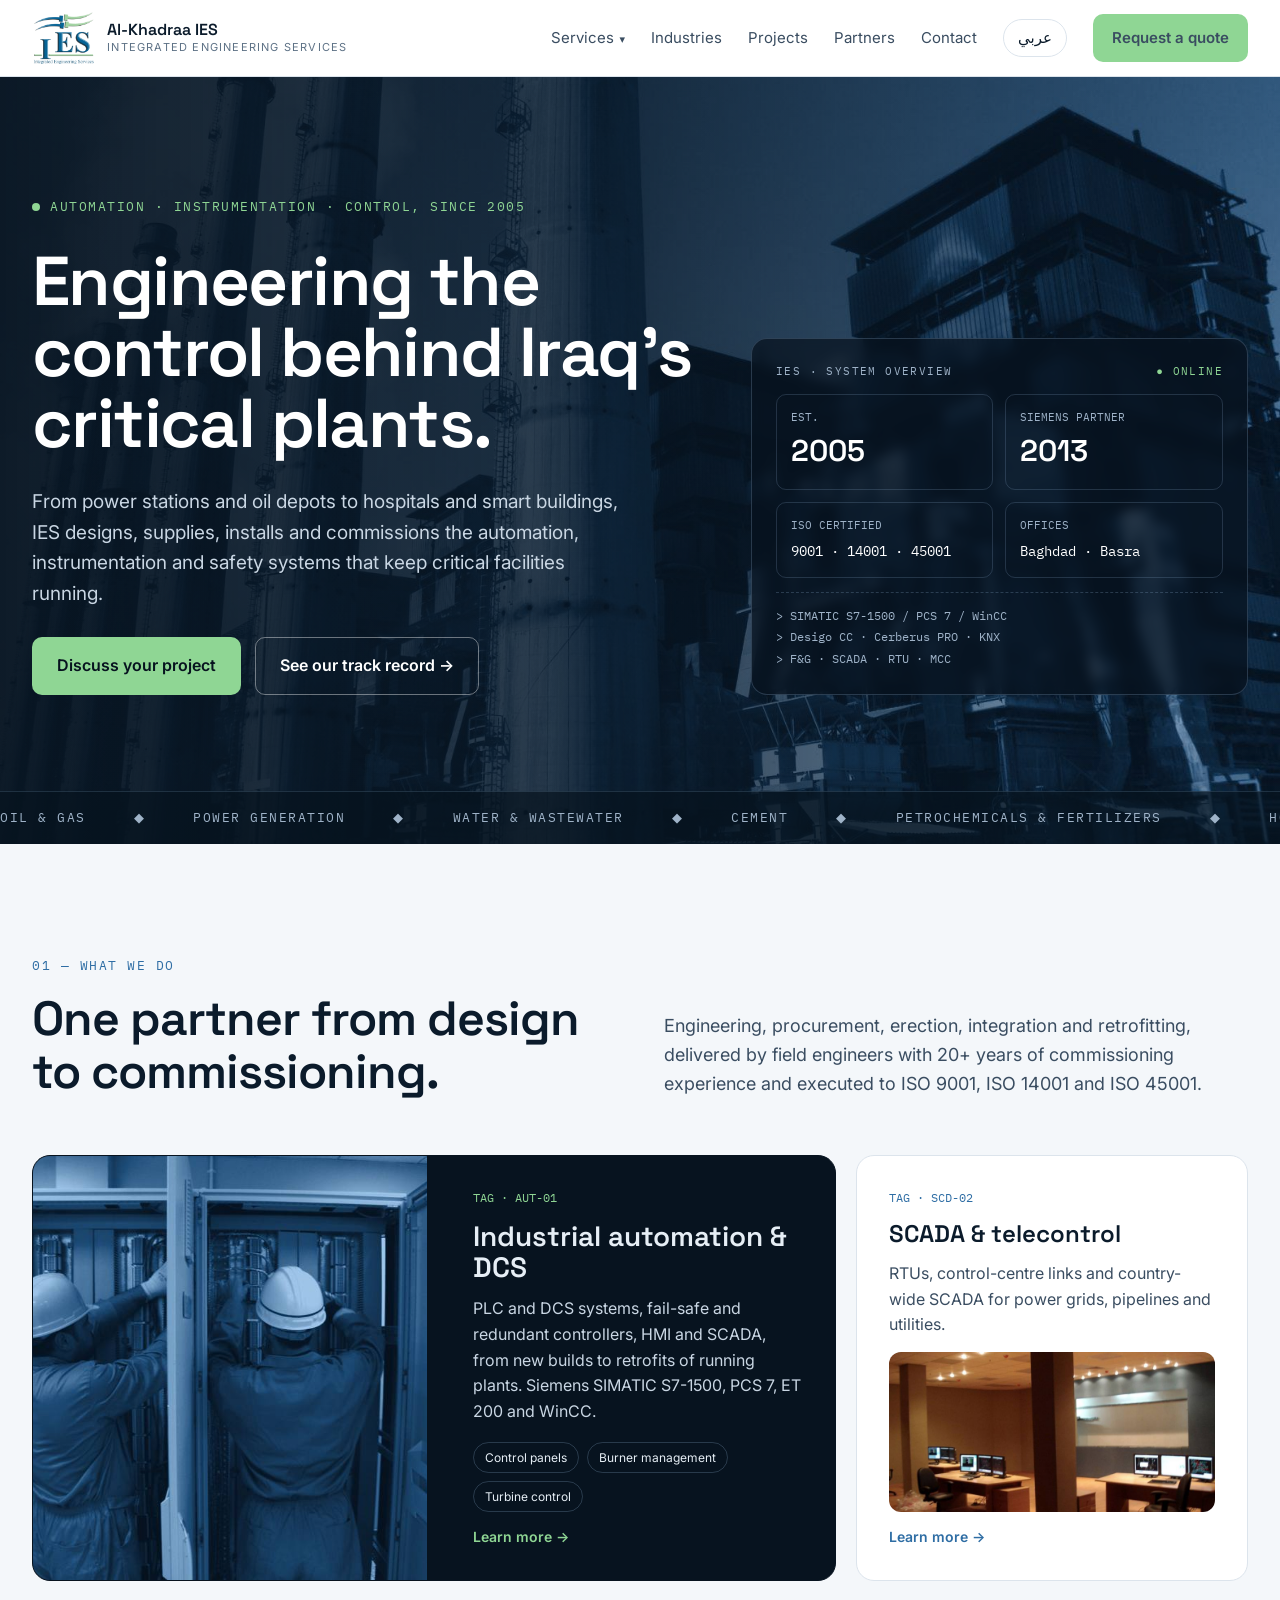
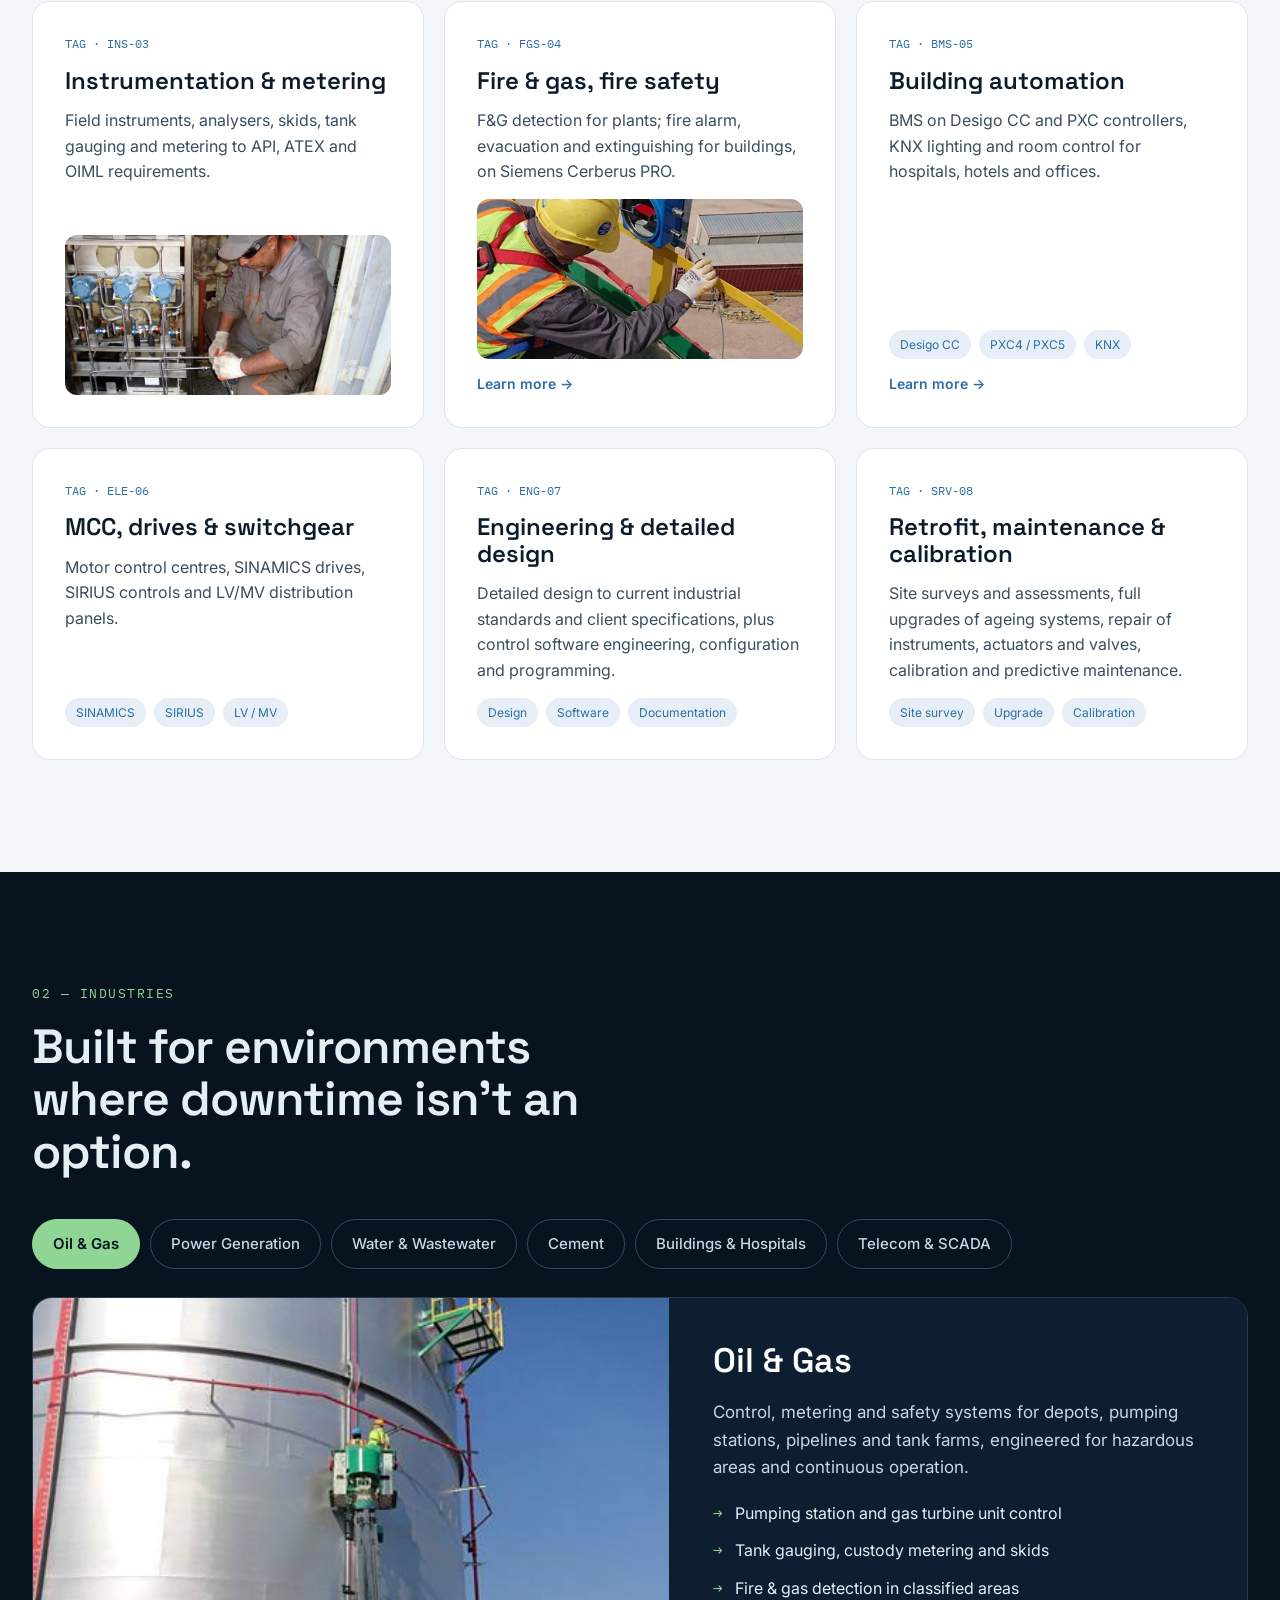
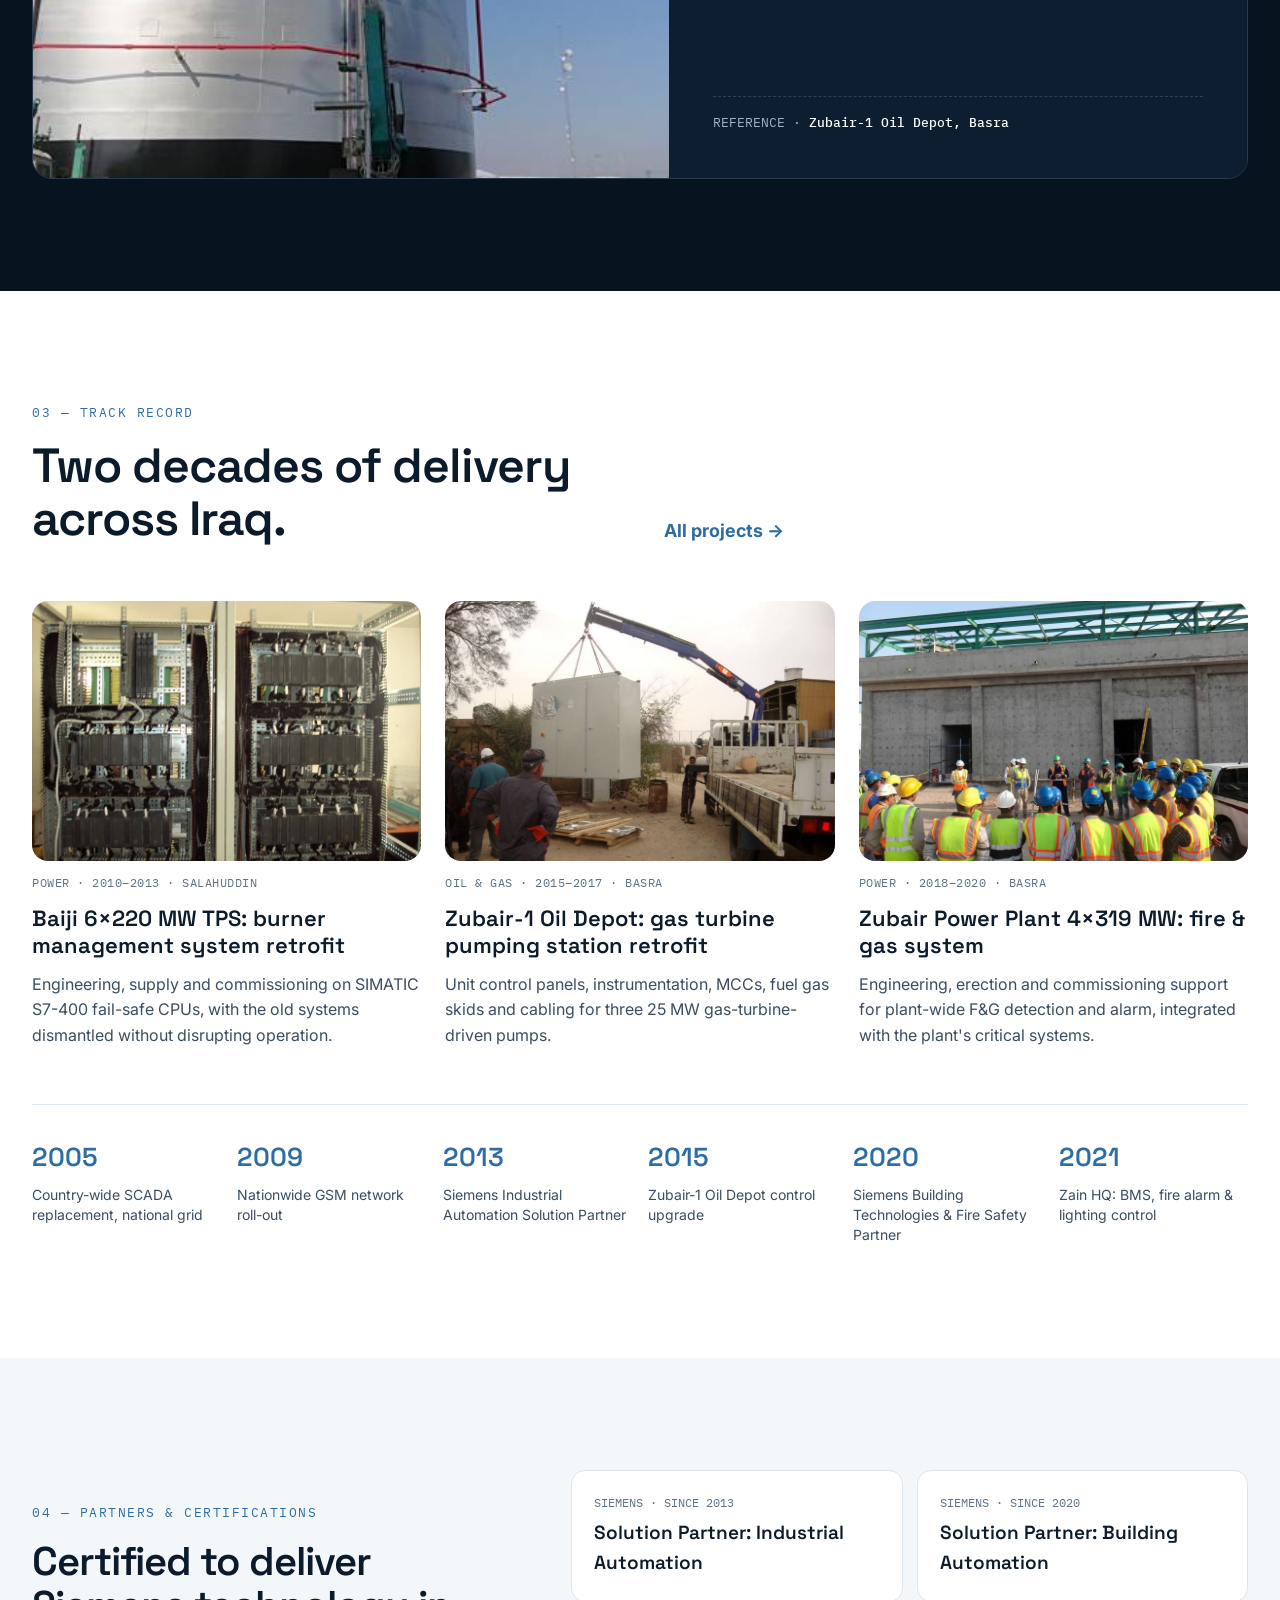
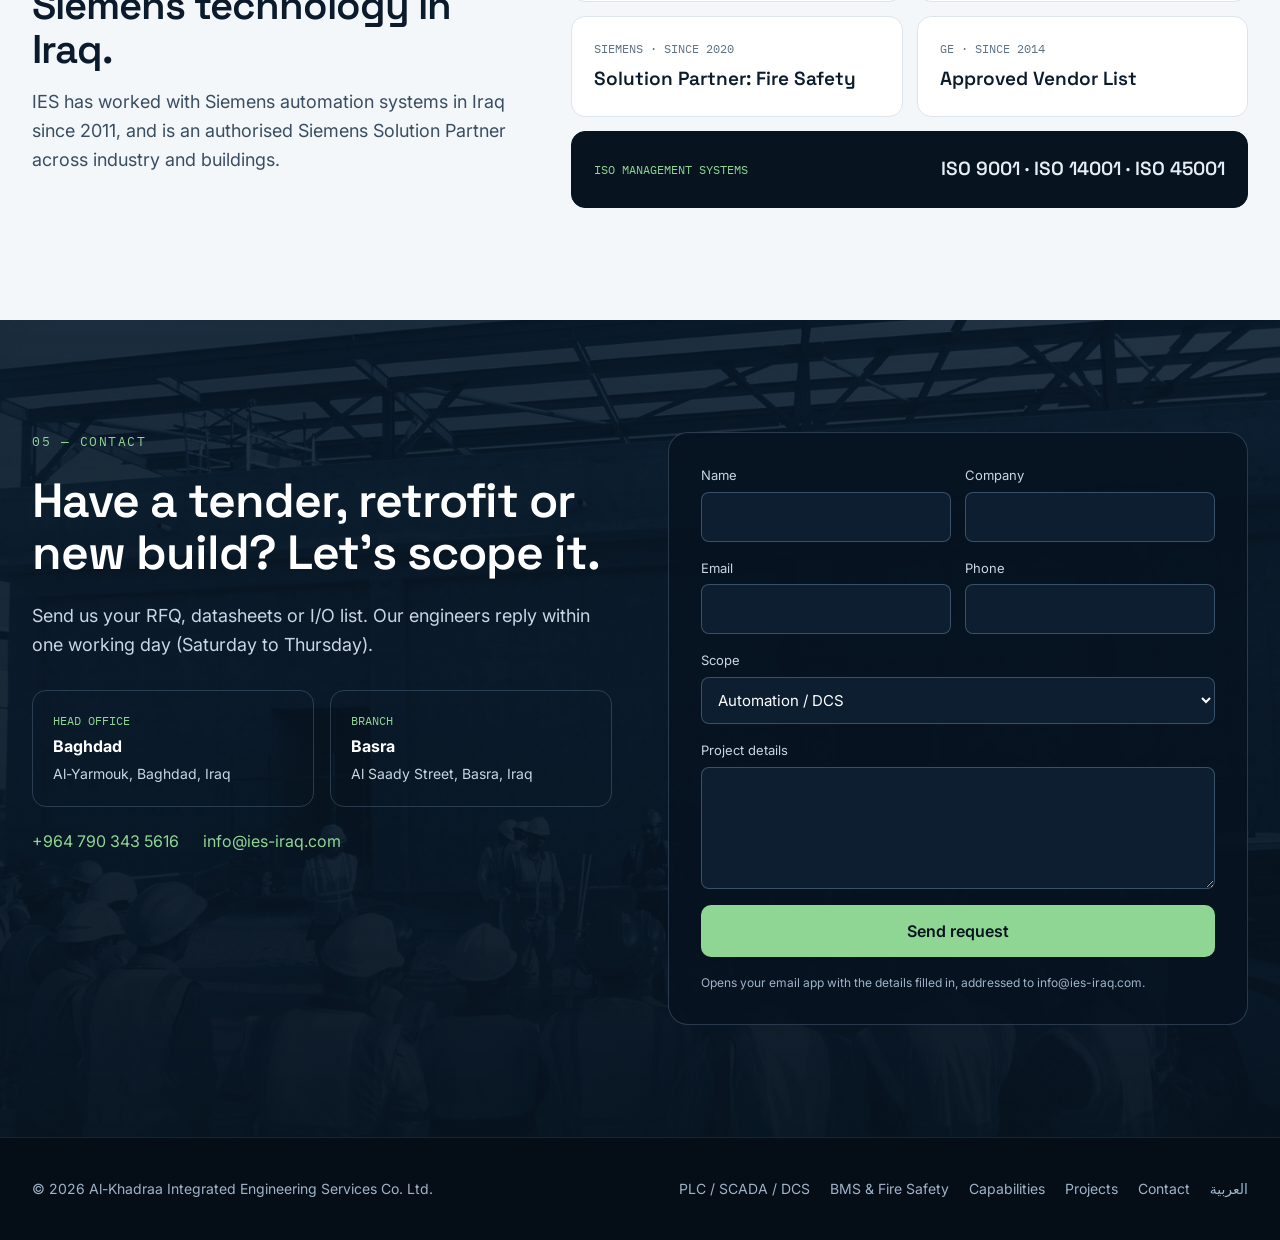
==== commit df21eb04: "R5: Services drop-down in top menu (EN+AR) Co-Authored-By: Claude Opus 5.5 <noreply@anthropic.com> C" ====
--- a/index.html
+++ b/index.html
@@ -42,7 +42,7 @@
 </a>
 <button class="menu-btn" type="button" aria-label="Menu" aria-expanded="false" aria-controls="nav"><svg width="20" height="20" viewBox="0 0 24 24" fill="none" stroke="currentColor" stroke-width="2" stroke-linecap="round" aria-hidden="true"><path d="M4 7h16M4 12h16M4 17h16"/></svg></button>
 <nav class="nav" id="nav" aria-label="Main">
-<a href="#capabilities">Capabilities</a>
+<div class="dd"><a class="dd-t" href="#capabilities" aria-haspopup="true">Services <span aria-hidden="true">▾</span></a><div class="dd-m"><a href="plc-scada-automation.html">PLC / SCADA / DCS</a><a href="bms-fire-safety.html">BMS &amp; Fire Safety</a><a href="#capabilities">All capabilities</a></div></div>
 <a href="#industries">Industries</a>
 <a href="projects.html">Projects</a>
 <a href="#partners">Partners</a>
--- a/assets/css/style.css
+++ b/assets/css/style.css
@@ -250,3 +250,16 @@
 @media (max-width:600px){.steps,.svc-proj{grid-template-columns:minmax(0,1fr)}}
 .bento.svc .card:last-child:not(.feature){grid-column:span 3}
 @media (max-width:900px){.bento.svc .card:last-child:not(.feature){grid-column:auto}}
+/* R5: Services drop-down */
+.dd{position:relative;display:flex;align-items:center}
+.dd-t span{font-size:11px;margin-inline-start:2px}
+.dd-m{display:none;position:absolute;top:100%;inset-inline-start:-12px;min-width:220px;background:#fff;border:1px solid var(--line);border-radius:12px;box-shadow:0 12px 32px rgba(7,19,31,.12);padding:8px;flex-direction:column;z-index:60}
+.dd-m a{padding:10px 12px;border-radius:8px;white-space:nowrap}
+.dd-m a:hover{background:#E6EFF8}
+.dd:hover .dd-m,.dd:focus-within .dd-m{display:flex}
+@media (max-width:1080px){
+  .dd{flex-direction:column;align-items:stretch}
+  .dd-m{display:flex;position:static;box-shadow:none;border:0;padding:0 0 0 16px;min-width:0;background:transparent}
+  [dir=rtl] .dd-m{padding:0 16px 0 0}
+  .dd-m a{border-radius:0}
+}
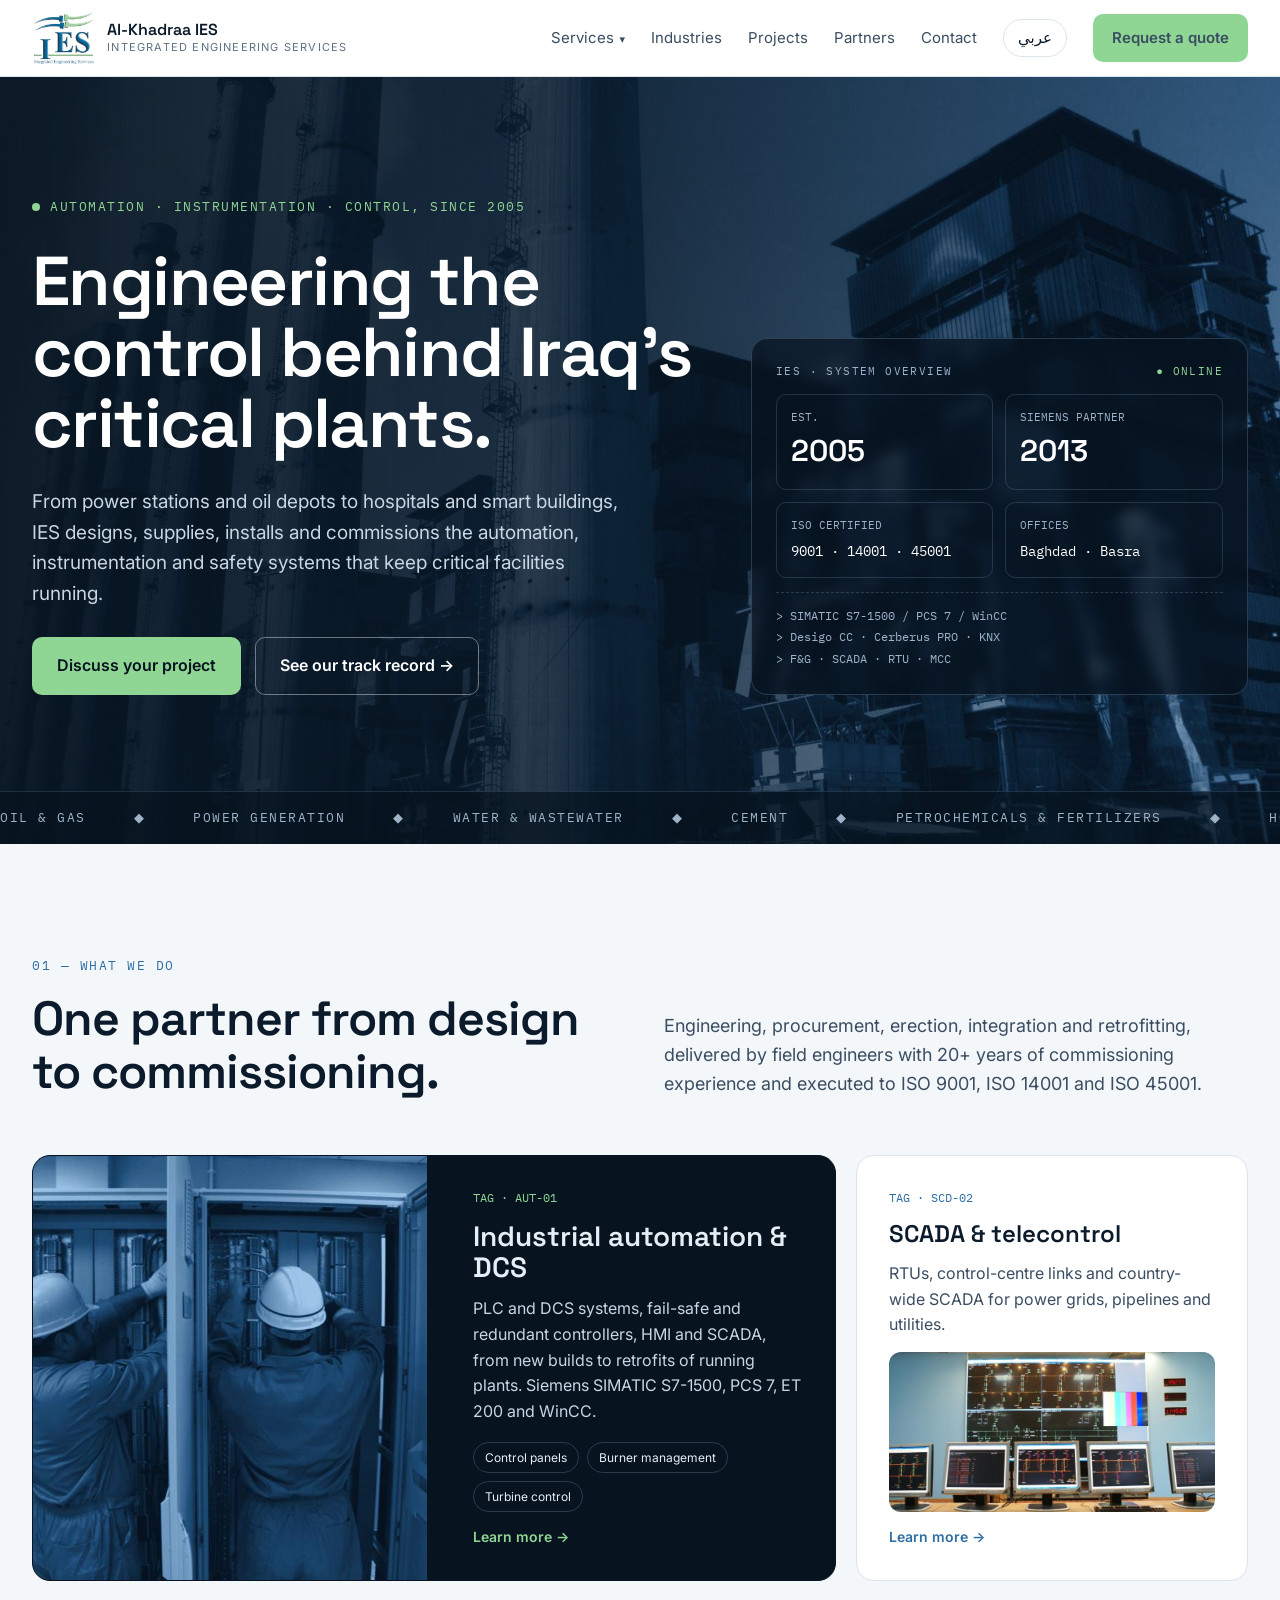
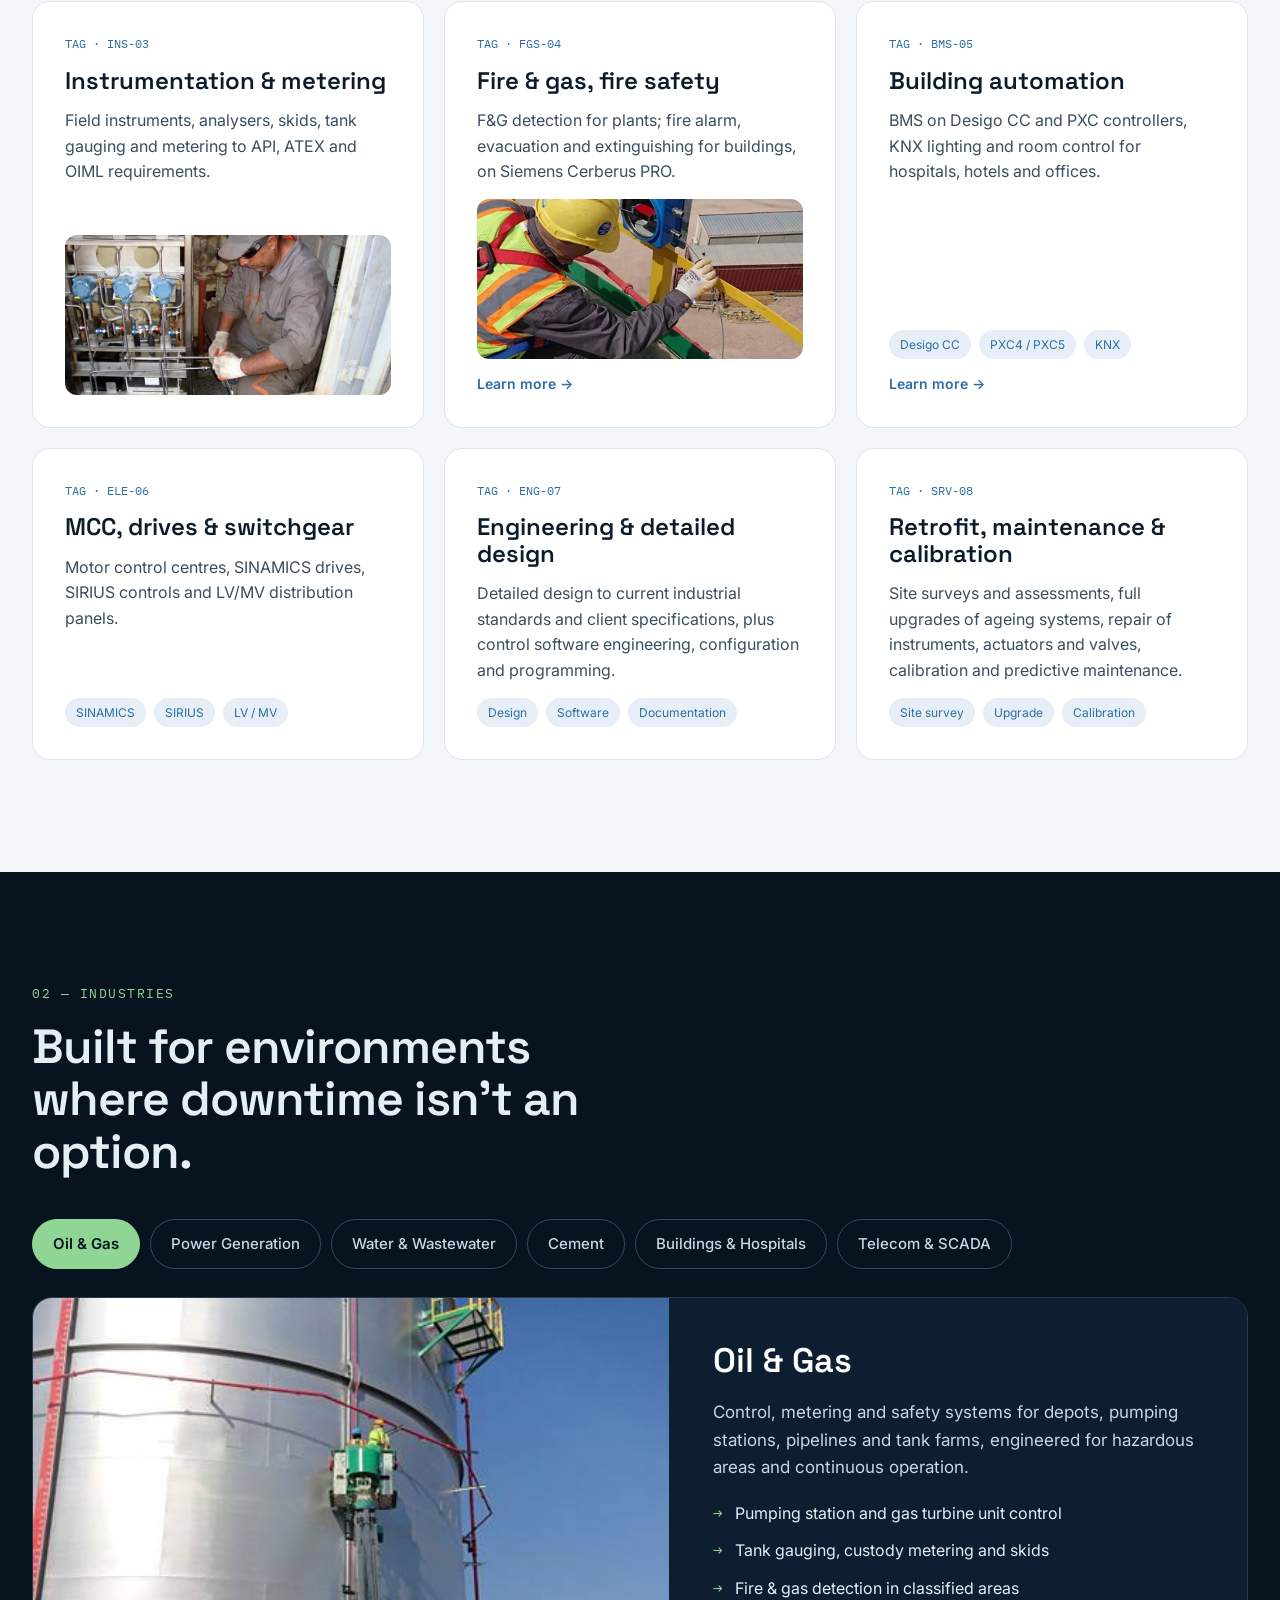
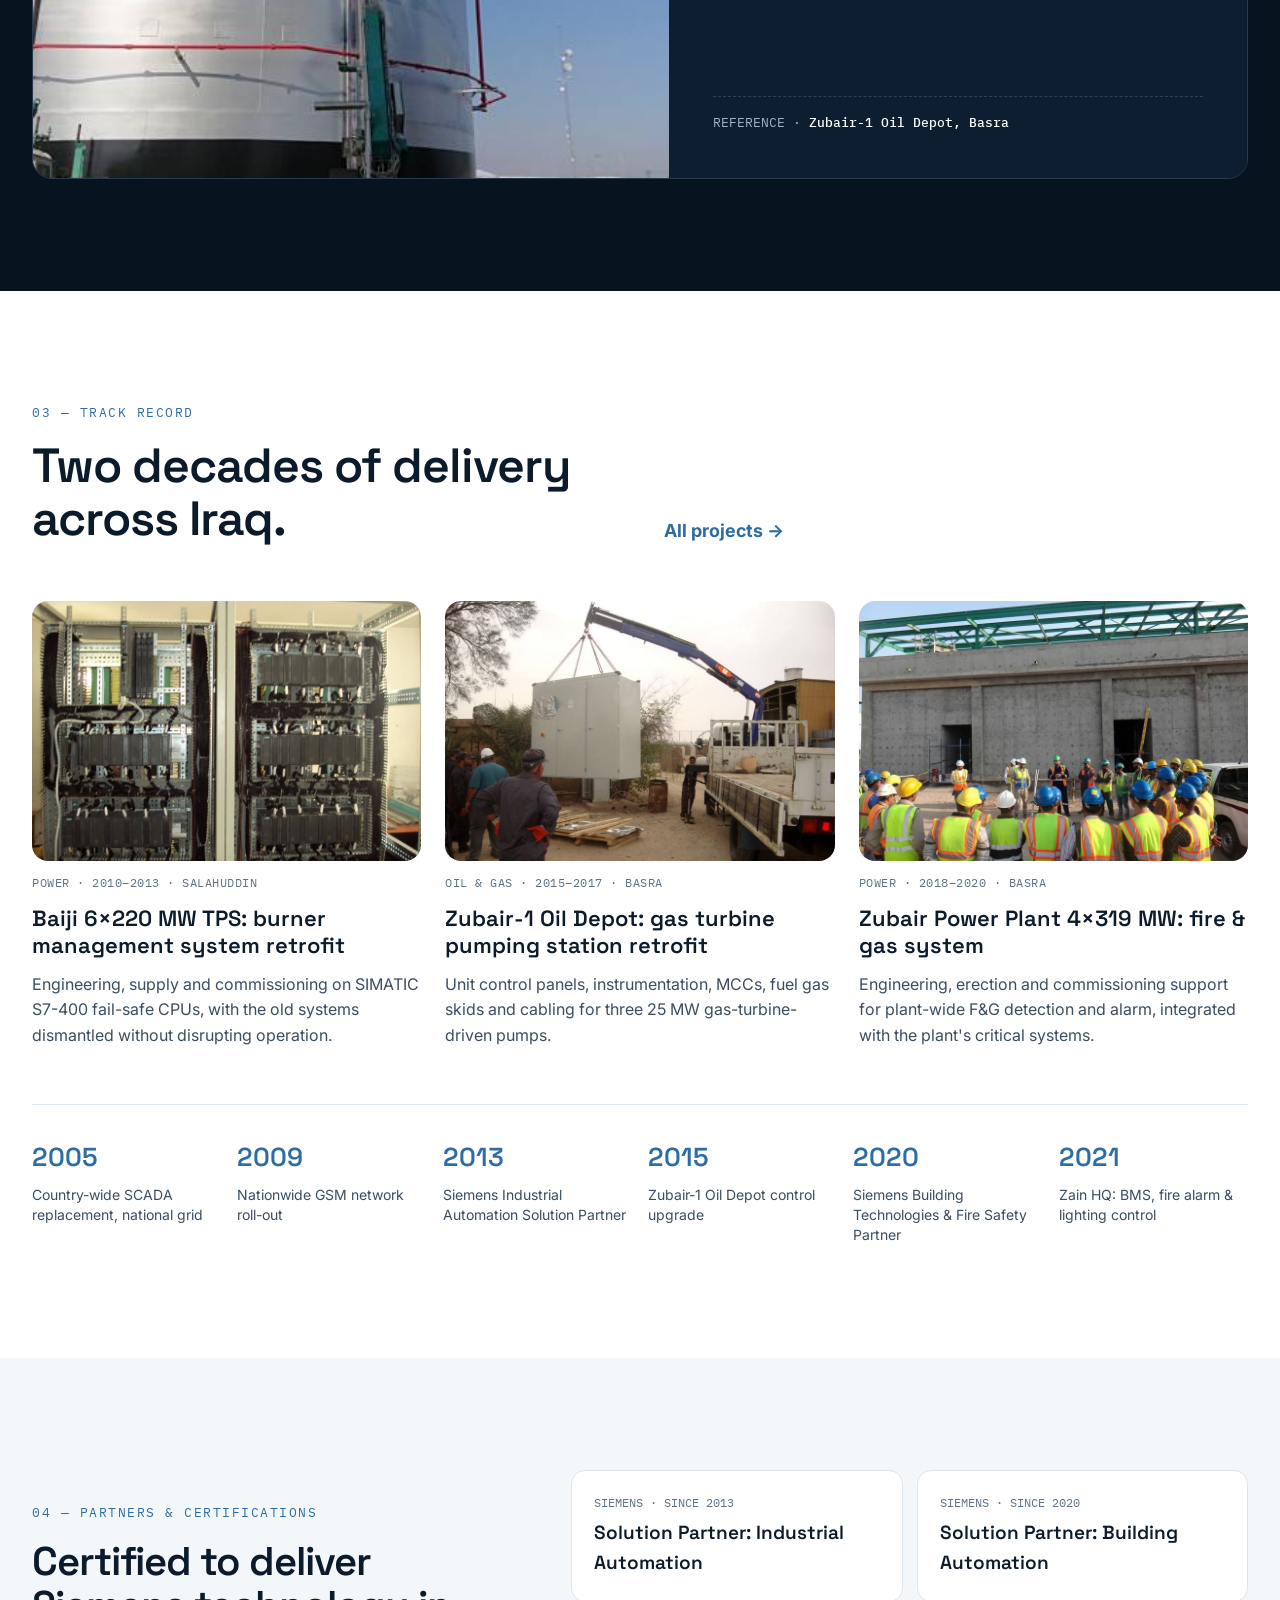
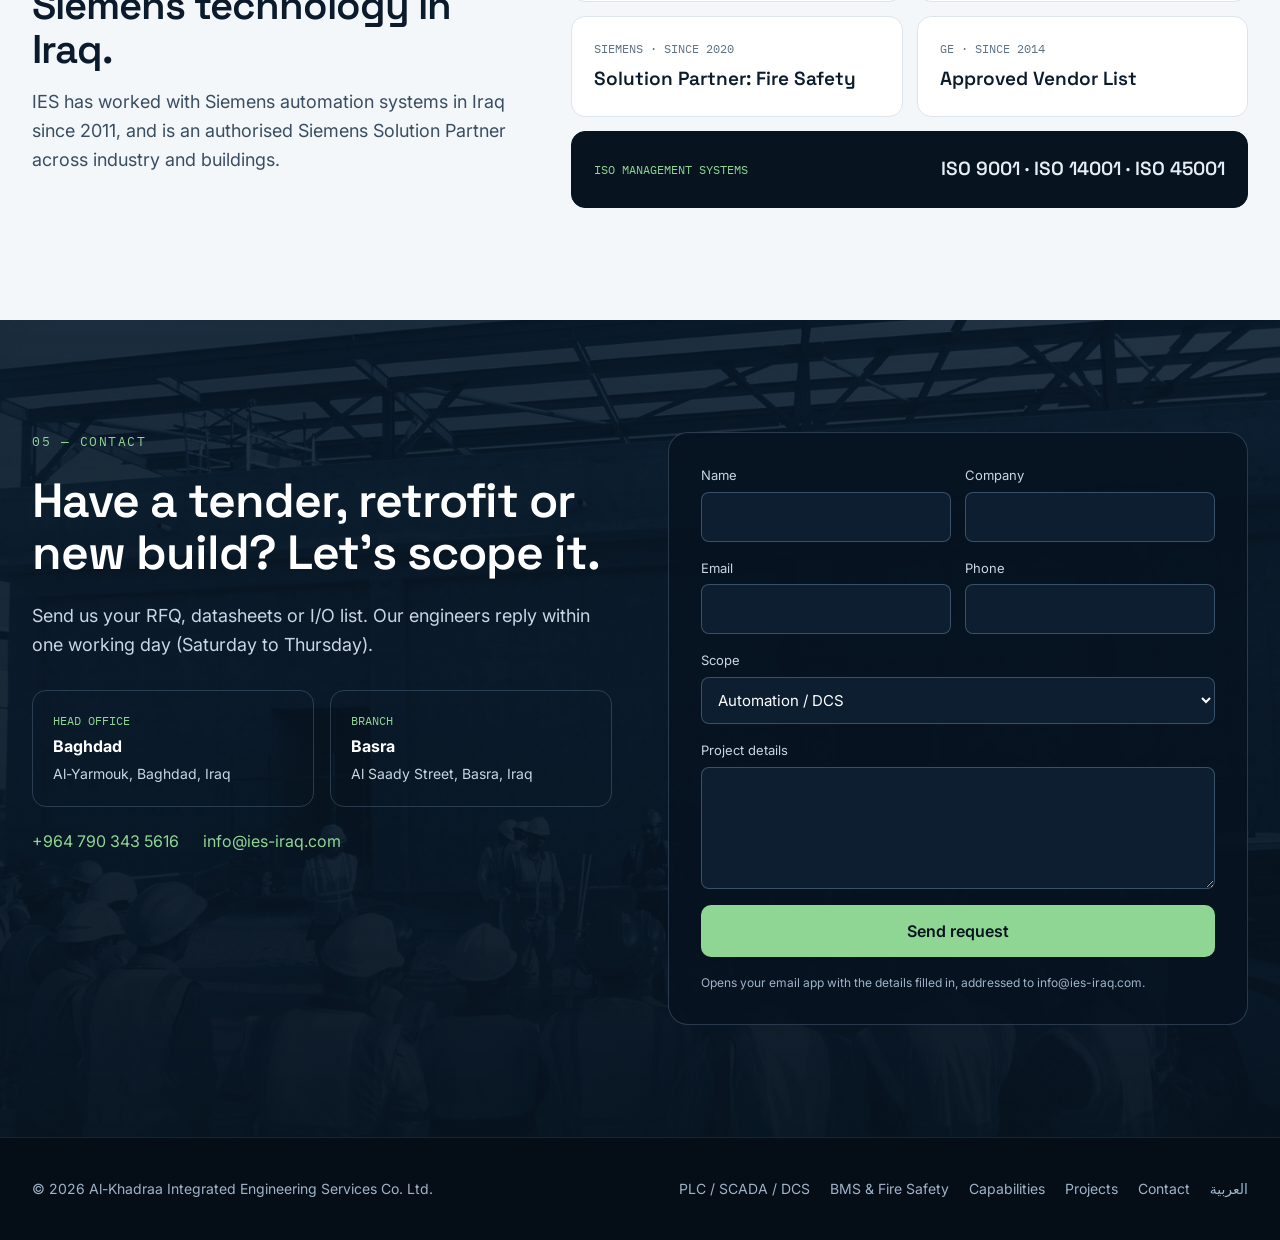
==== commit 178c3ec5: "Release IES-26-001-WEB-R6 (26.11.2026, Test): SCADA control-centre photo, 8 new gallery photos (EN+A" ====
--- a/index.html
+++ b/index.html
@@ -3,7 +3,7 @@
 <head>
 <meta charset="utf-8">
 <meta name="viewport" content="width=device-width, initial-scale=1">
-<meta name="ies-site-id" content="IES-26-001-WEB-R5">
+<meta name="ies-site-id" content="IES-26-001-WEB-R6">
 <meta name="ies-site-release" content="2026-11-26">
 <meta name="robots" content="noindex, nofollow">
 <meta name="ies-site-status" content="Test">
@@ -95,7 +95,7 @@
 <div class="chips"><span>Control panels</span><span>Burner management</span><span>Turbine control</span></div>
 <a class="more" href="plc-scada-automation.html">Learn more →</a></div>
 </article>
-<article class="card rv"><div class="tag">TAG · SCD-02</div><h3>SCADA &amp; telecontrol</h3><p>RTUs, control-centre links and country-wide SCADA for power grids, pipelines and utilities.</p><img src="assets/img/control-sm.jpg" alt="SCADA control room workstations" loading="lazy" width="800" height="600"><a class="more" href="plc-scada-automation.html">Learn more →</a></article>
+<article class="card rv"><div class="tag">TAG · SCD-02</div><h3>SCADA &amp; telecontrol</h3><p>RTUs, control-centre links and country-wide SCADA for power grids, pipelines and utilities.</p><img src="assets/img/scada-room-sm.jpg" alt="SCADA control centre with video wall" loading="lazy" width="800" height="600"><a class="more" href="plc-scada-automation.html">Learn more →</a></article>
 <article class="card rv"><div class="tag">TAG · INS-03</div><h3>Instrumentation &amp; metering</h3><p>Field instruments, analysers, skids, tank gauging and metering to API, ATEX and OIML requirements.</p><img src="assets/img/instr-sm.jpg" alt="Technician working on pressure transmitters" loading="lazy" width="800" height="534"></article>
 <article class="card rv"><div class="tag">TAG · FGS-04</div><h3>Fire &amp; gas, fire safety</h3><p>F&amp;G detection for plants; fire alarm, evacuation and extinguishing for buildings, on Siemens Cerberus PRO.</p><img src="assets/img/detector-sm.jpg" alt="Gas detector installation on a fuel tank" loading="lazy" width="450" height="800"><a class="more" href="bms-fire-safety.html">Learn more →</a></article>
 <article class="card rv"><div class="tag">TAG · BMS-05</div><h3>Building automation</h3><p>BMS on Desigo CC and PXC controllers, KNX lighting and room control for hospitals, hotels and offices.</p><div class="chips"><span>Desigo CC</span><span>PXC4 / PXC5</span><span>KNX</span></div><a class="more" href="bms-fire-safety.html">Learn more →</a></article>
@@ -124,7 +124,7 @@
 <div class="panel" role="tabpanel" id="p-wt" aria-labelledby="t-wt" hidden><img src="assets/img/instr-sm.jpg" alt="Cable trays and field installation works" loading="lazy"><div class="in"><h3>Water &amp; Wastewater</h3><p>PLC and SCADA for treatment plants and pumping networks, with stable flow and pressure control, water quality monitoring and energy-efficient pumping.</p><ul><li>Treatment plant PLC re-programming and commissioning</li><li>Flow, level and analyser instrumentation</li><li>Remote monitoring of lifting stations</li></ul><div class="ref">REFERENCE · <b>South Baghdad PS water treatment unit</b></div></div></div>
 <div class="panel" role="tabpanel" id="p-cm" aria-labelledby="t-cm" hidden><img src="assets/img/cement-plant-sm.jpg" alt="PLC cabinet internals" loading="lazy"><div class="in"><h3>Cement</h3><p>Kiln, cooler and crusher control, drives and weighing feeders for cement plants, with tighter control of material flow, temperature and mixing ratios.</p><ul><li>Weighing feeder control upgrades</li><li>Kiln and cooler DC drive systems</li><li>Crusher and stacker/reclaimer control</li></ul><div class="ref">REFERENCE · <b>Kubaysa · Kirkuk · Fallujah cement plants</b></div></div></div>
 <div class="panel" role="tabpanel" id="p-bd" aria-labelledby="t-bd" hidden><div class="in"><h3>Buildings &amp; Hospitals</h3><p>Integrated BMS, fire alarm, evacuation and lighting control for hospitals, headquarters, hotels and malls, all on one platform.</p><ul><li>Desigo CC BMS with PXC controllers</li><li>Cerberus PRO fire alarm and evacuation</li><li>KNX lighting and room control</li></ul><div class="ref">REFERENCE · <b>Zain HQ · Al-Nahrawan Hospital, Baghdad</b></div></div></div>
-<div class="panel" role="tabpanel" id="p-sc" aria-labelledby="t-sc" hidden><img src="assets/img/control-sm.jpg" alt="SCADA control centre" loading="lazy"><div class="in"><h3>Telecom &amp; SCADA</h3><p>Country-scale SCADA, control-centre links and telecom infrastructure, delivered from site survey through commissioning.</p><ul><li>ICCP / TASE.2 control-centre links</li><li>RTU additions and SCADA integration</li><li>Microwave and GSM network roll-out</li></ul><div class="ref">REFERENCE · <b>National Grid SCADA · Mosul Dam–NDC link</b></div></div></div>
+<div class="panel" role="tabpanel" id="p-sc" aria-labelledby="t-sc" hidden><img src="assets/img/scada-room-sm.jpg" alt="SCADA control centre with video wall" loading="lazy"><div class="in"><h3>Telecom &amp; SCADA</h3><p>Country-scale SCADA, control-centre links and telecom infrastructure, delivered from site survey through commissioning.</p><ul><li>ICCP / TASE.2 control-centre links</li><li>RTU additions and SCADA integration</li><li>Microwave and GSM network roll-out</li></ul><div class="ref">REFERENCE · <b>National Grid SCADA · Mosul Dam–NDC link</b></div></div></div>
 </div>
 </section>
 
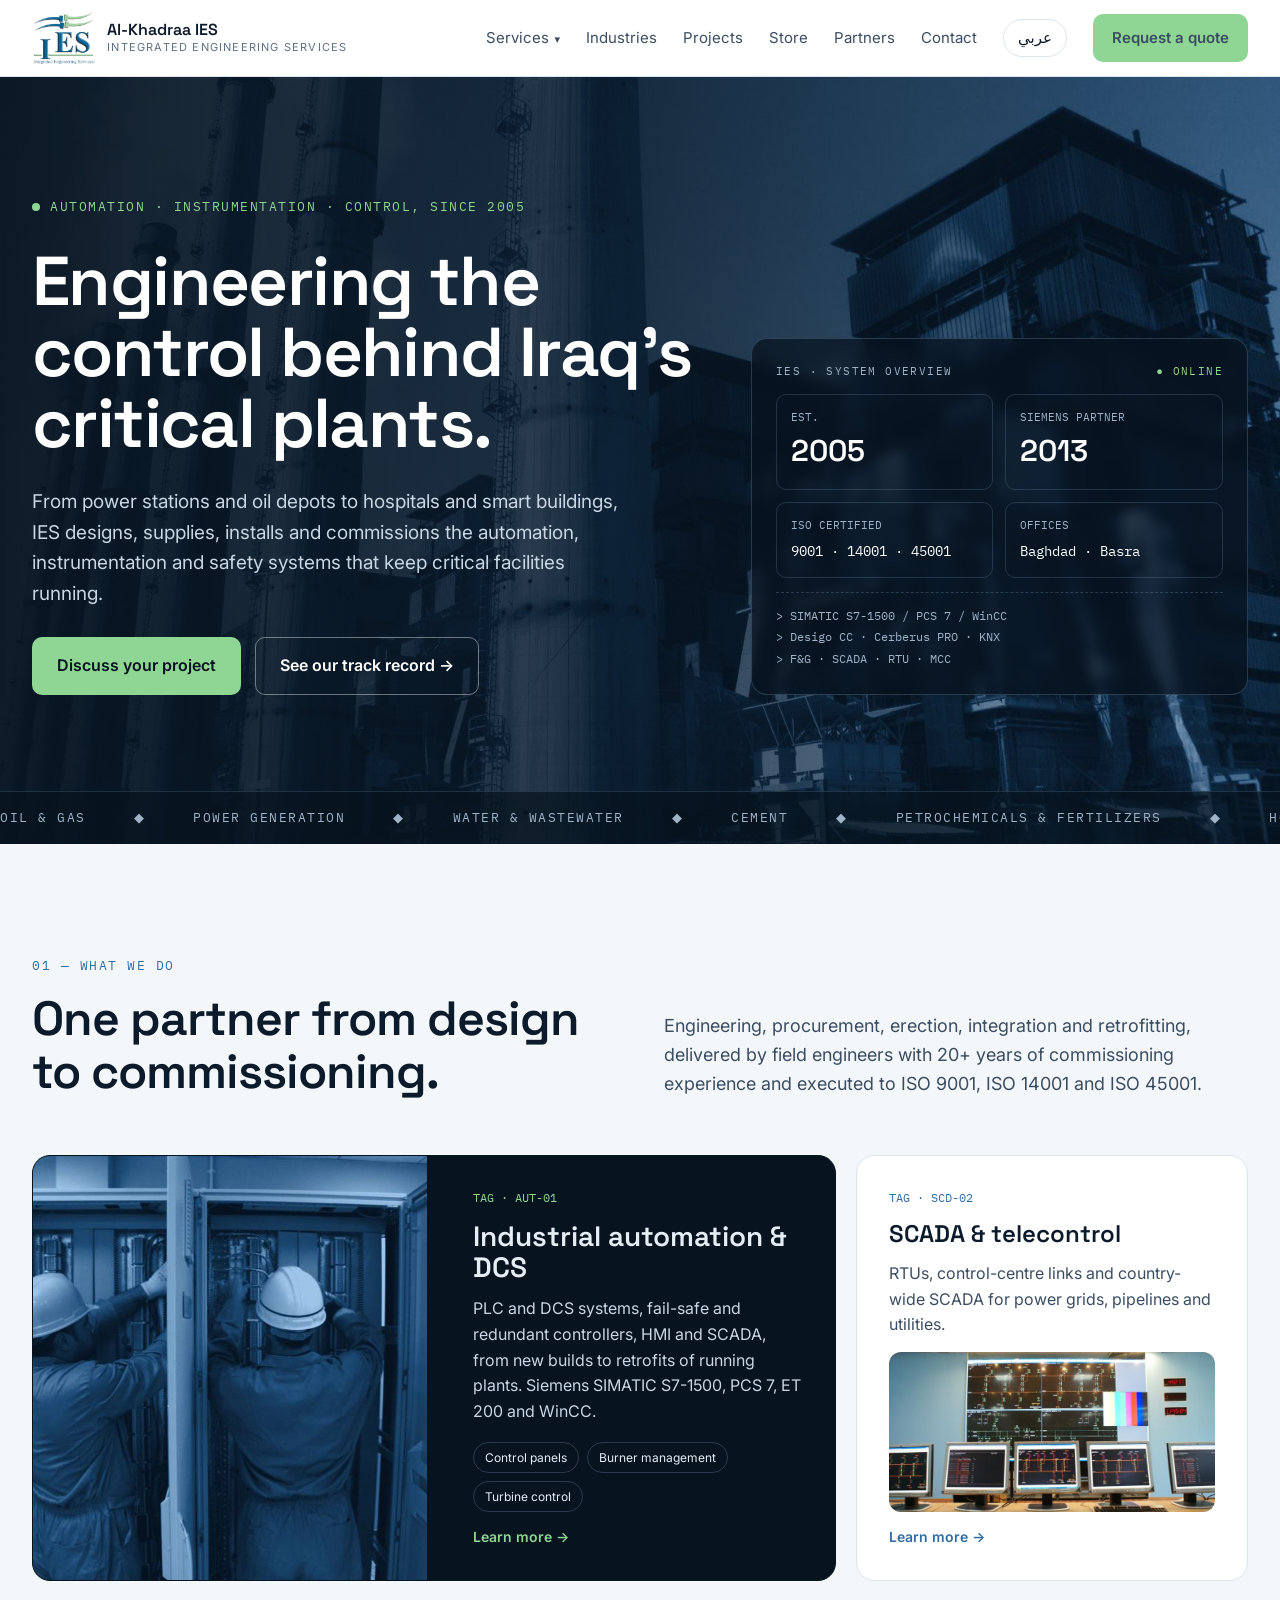
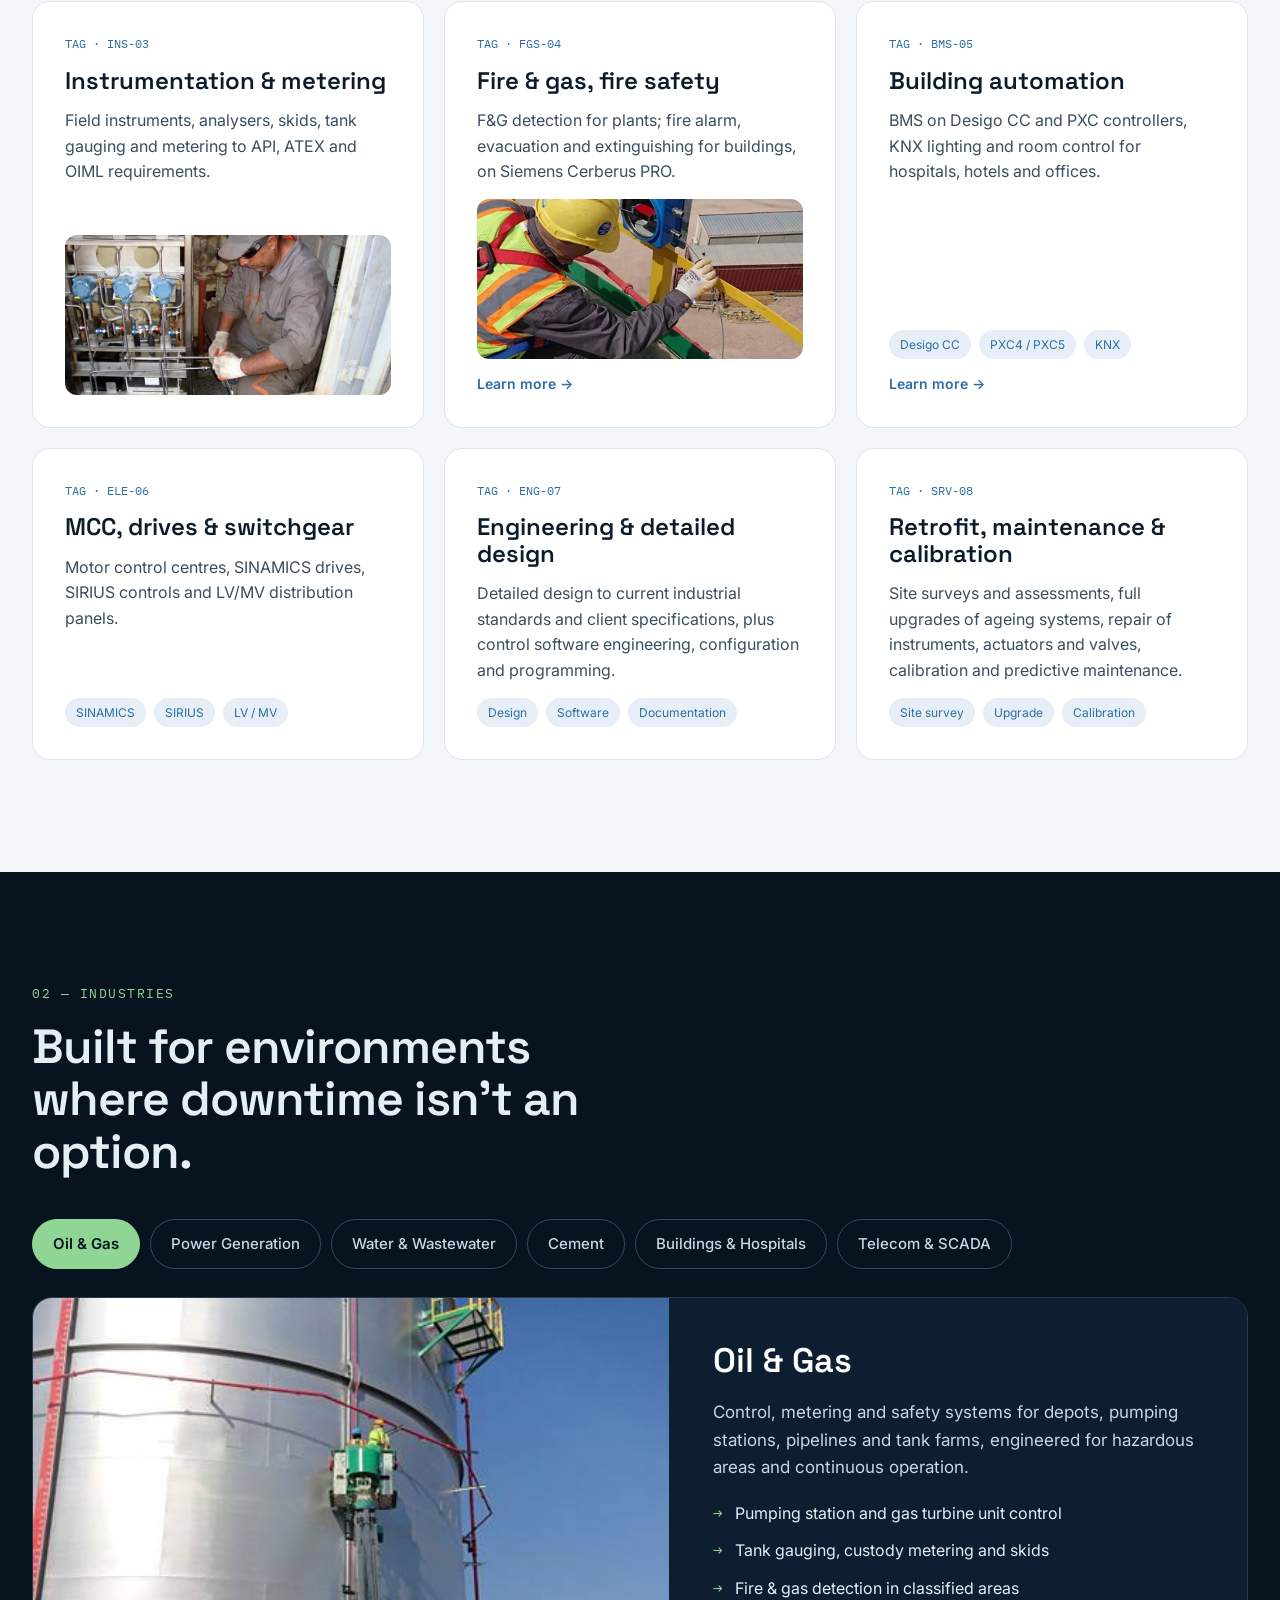
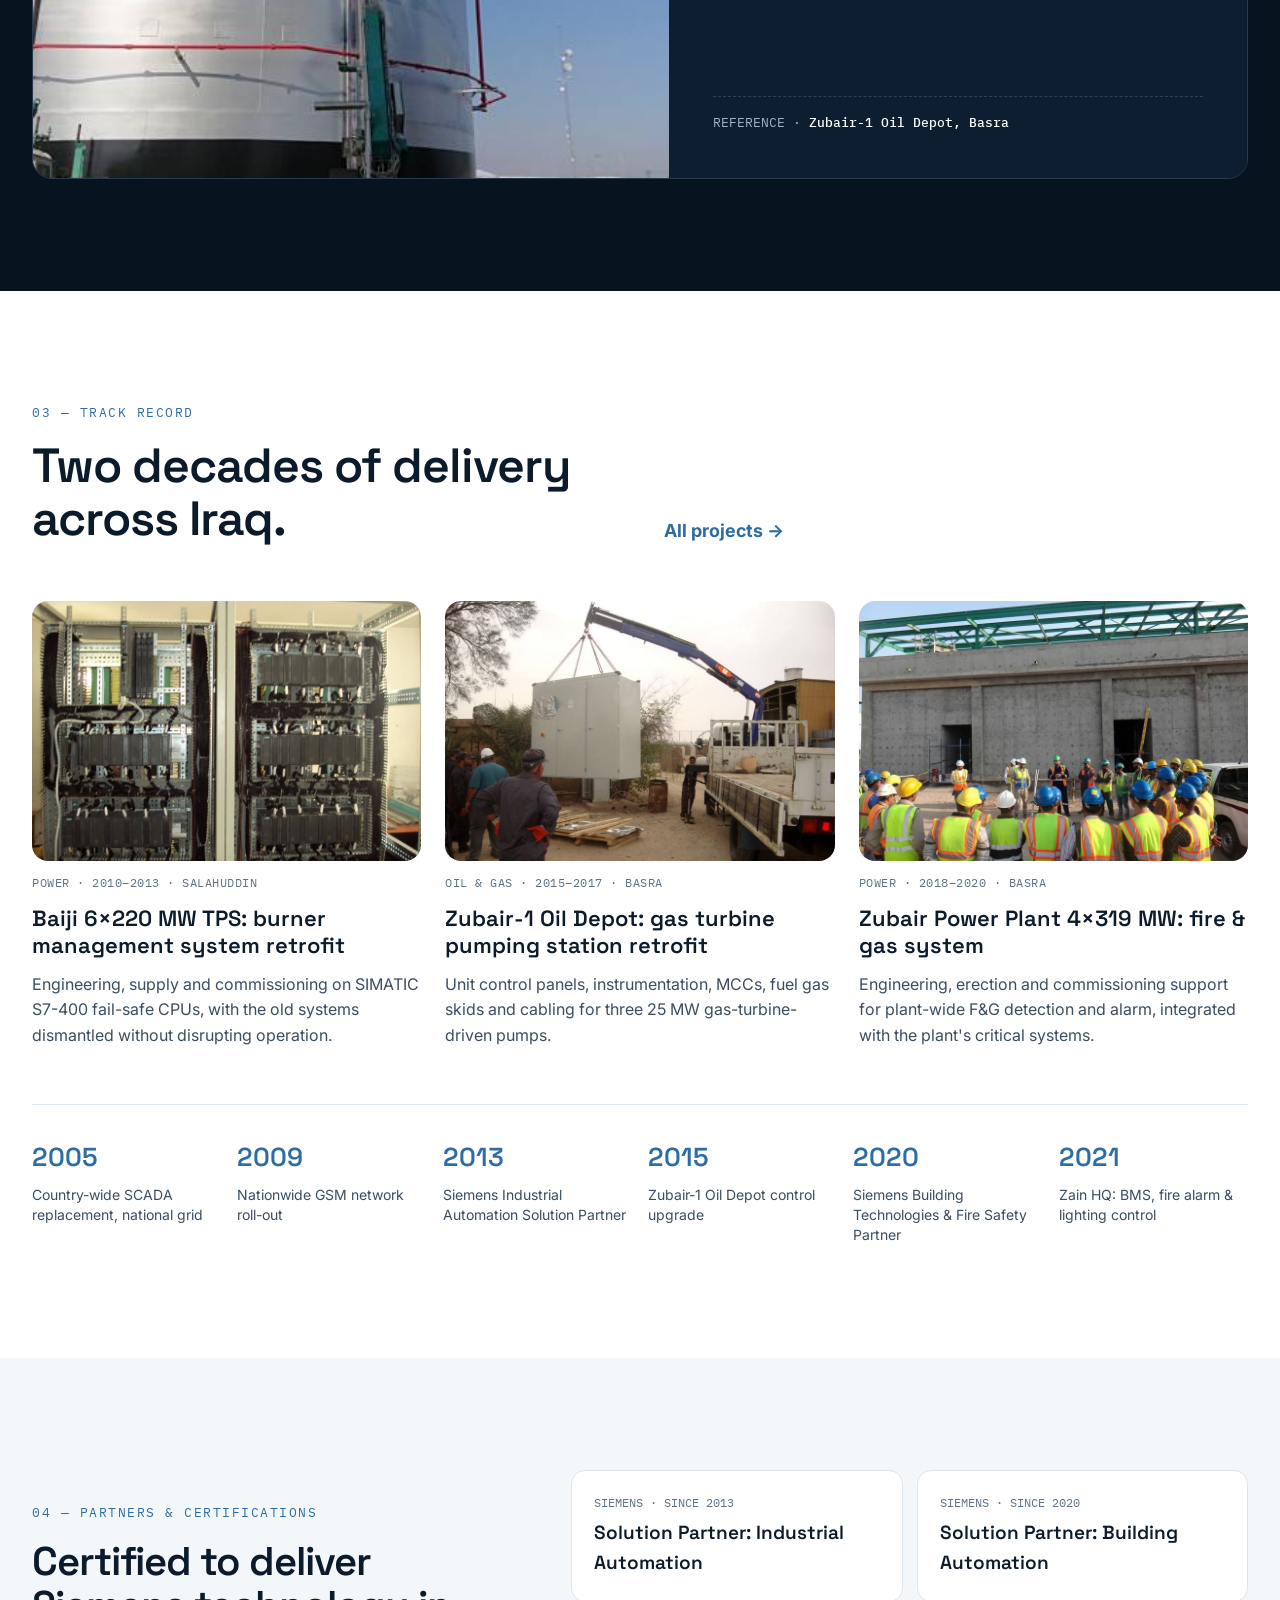
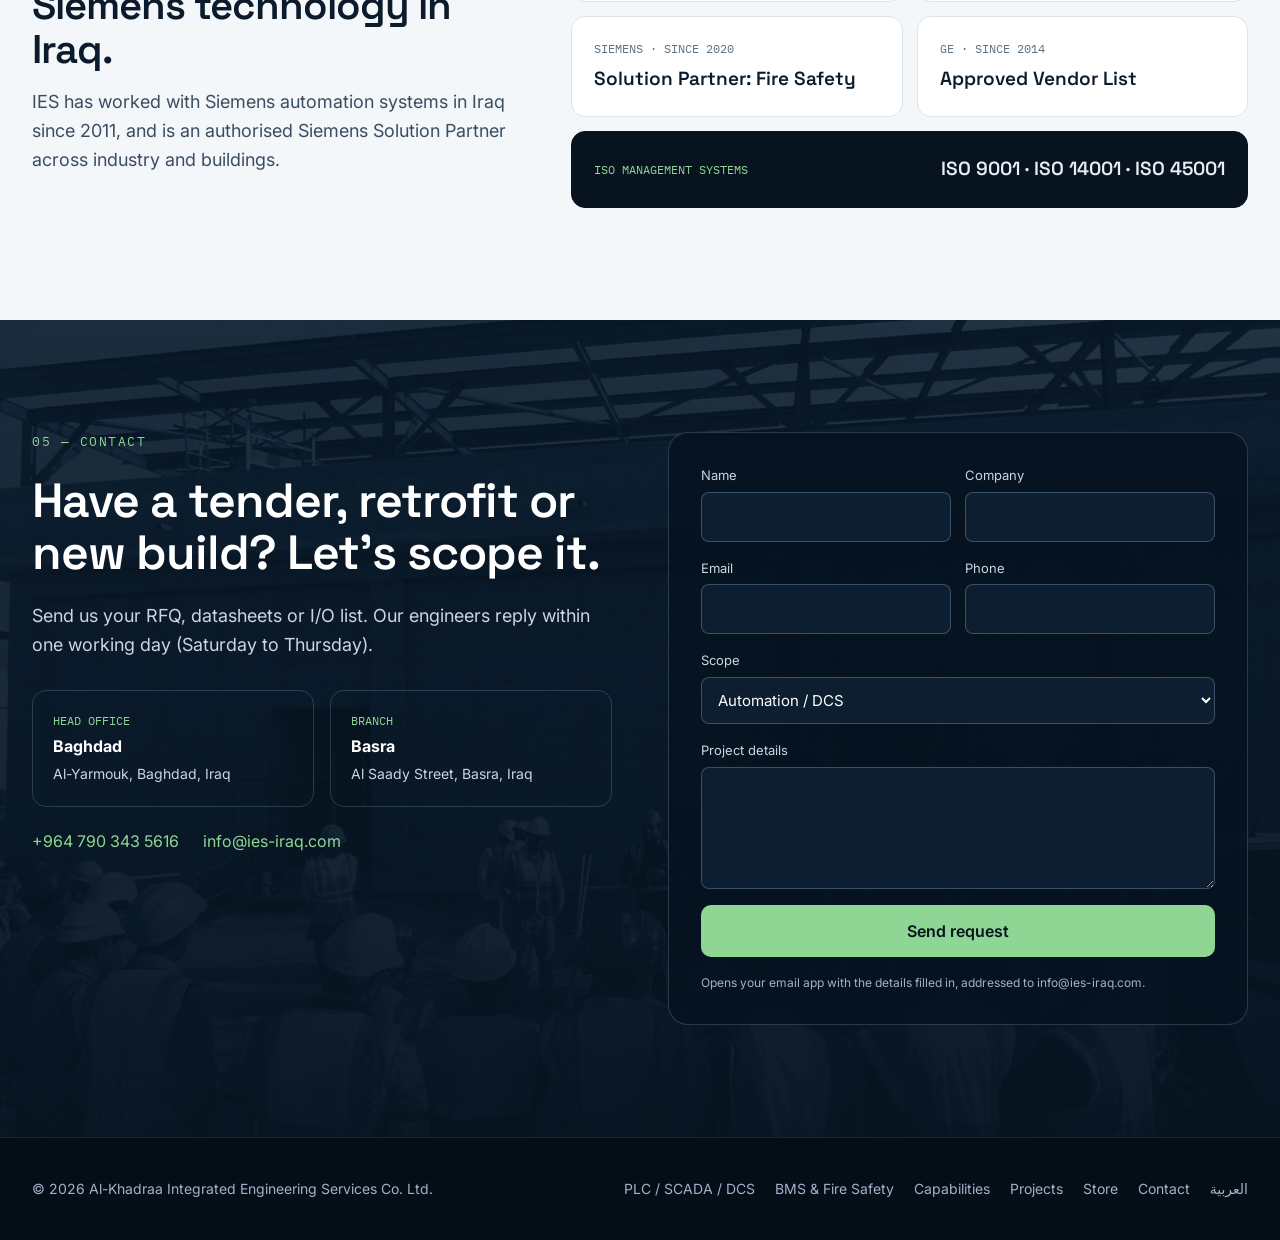
==== commit eb47b267: "Release IES-26-001-WEB-R7 (27.11.2026, Test): IES Store Phase 1 (quote-only) - /store and /ar/store:" ====
--- a/index.html
+++ b/index.html
@@ -3,8 +3,8 @@
 <head>
 <meta charset="utf-8">
 <meta name="viewport" content="width=device-width, initial-scale=1">
-<meta name="ies-site-id" content="IES-26-001-WEB-R6">
-<meta name="ies-site-release" content="2026-11-26">
+<meta name="ies-site-id" content="IES-26-001-WEB-R7">
+<meta name="ies-site-release" content="2026-11-27">
 <meta name="robots" content="noindex, nofollow">
 <meta name="ies-site-status" content="Test">
 <link rel="canonical" href="https://al-khadraa.ai/">
@@ -18,7 +18,7 @@
 <link rel="preconnect" href="https://fonts.googleapis.com">
 <link rel="preconnect" href="https://fonts.gstatic.com" crossorigin>
 <link href="https://fonts.googleapis.com/css2?family=Space+Grotesk:wght@500;600;700&amp;family=Inter:wght@400;500;600&amp;family=IBM+Plex+Mono:wght@400;500&amp;display=swap" rel="stylesheet">
-<link rel="stylesheet" href="assets/css/style.css">
+<link rel="stylesheet" href="assets/css/style.css?v=r7">
 <meta property="og:type" content="website">
 <meta property="og:site_name" content="Al-Khadraa IES">
 <meta property="og:title" content="Al-Khadraa IES | Automation &amp; Control Engineering, Iraq">
@@ -45,6 +45,7 @@
 <div class="dd"><a class="dd-t" href="#capabilities" aria-haspopup="true">Services <span aria-hidden="true">▾</span></a><div class="dd-m"><a href="plc-scada-automation.html">PLC / SCADA / DCS</a><a href="bms-fire-safety.html">BMS &amp; Fire Safety</a><a href="#capabilities">All capabilities</a></div></div>
 <a href="#industries">Industries</a>
 <a href="projects.html">Projects</a>
+<a href="store/">Store</a>
 <a href="#partners">Partners</a>
 <a href="#contact">Contact</a>
 <a class="lang" href="ar/" lang="ar" hreflang="ar">عربي</a>
@@ -200,9 +201,10 @@
 <footer class="ftr">
 <div class="wrap">
 <span>© <span class="yr">2026</span> Al-Khadraa Integrated Engineering Services Co. Ltd.</span>
-<nav aria-label="Footer"><a href="plc-scada-automation.html">PLC / SCADA / DCS</a><a href="bms-fire-safety.html">BMS &amp; Fire Safety</a><a href="#capabilities">Capabilities</a><a href="projects.html">Projects</a><a href="#contact">Contact</a><a href="ar/" lang="ar">العربية</a></nav>
+<nav aria-label="Footer"><a href="plc-scada-automation.html">PLC / SCADA / DCS</a><a href="bms-fire-safety.html">BMS &amp; Fire Safety</a><a href="#capabilities">Capabilities</a><a href="projects.html">Projects</a>
+<a href="store/">Store</a><a href="#contact">Contact</a><a href="ar/" lang="ar">العربية</a></nav>
 </div>
 </footer>
-<script src="assets/js/main.js"></script>
+<script src="assets/js/main.js?v=r7"></script>
 </body>
 </html>
